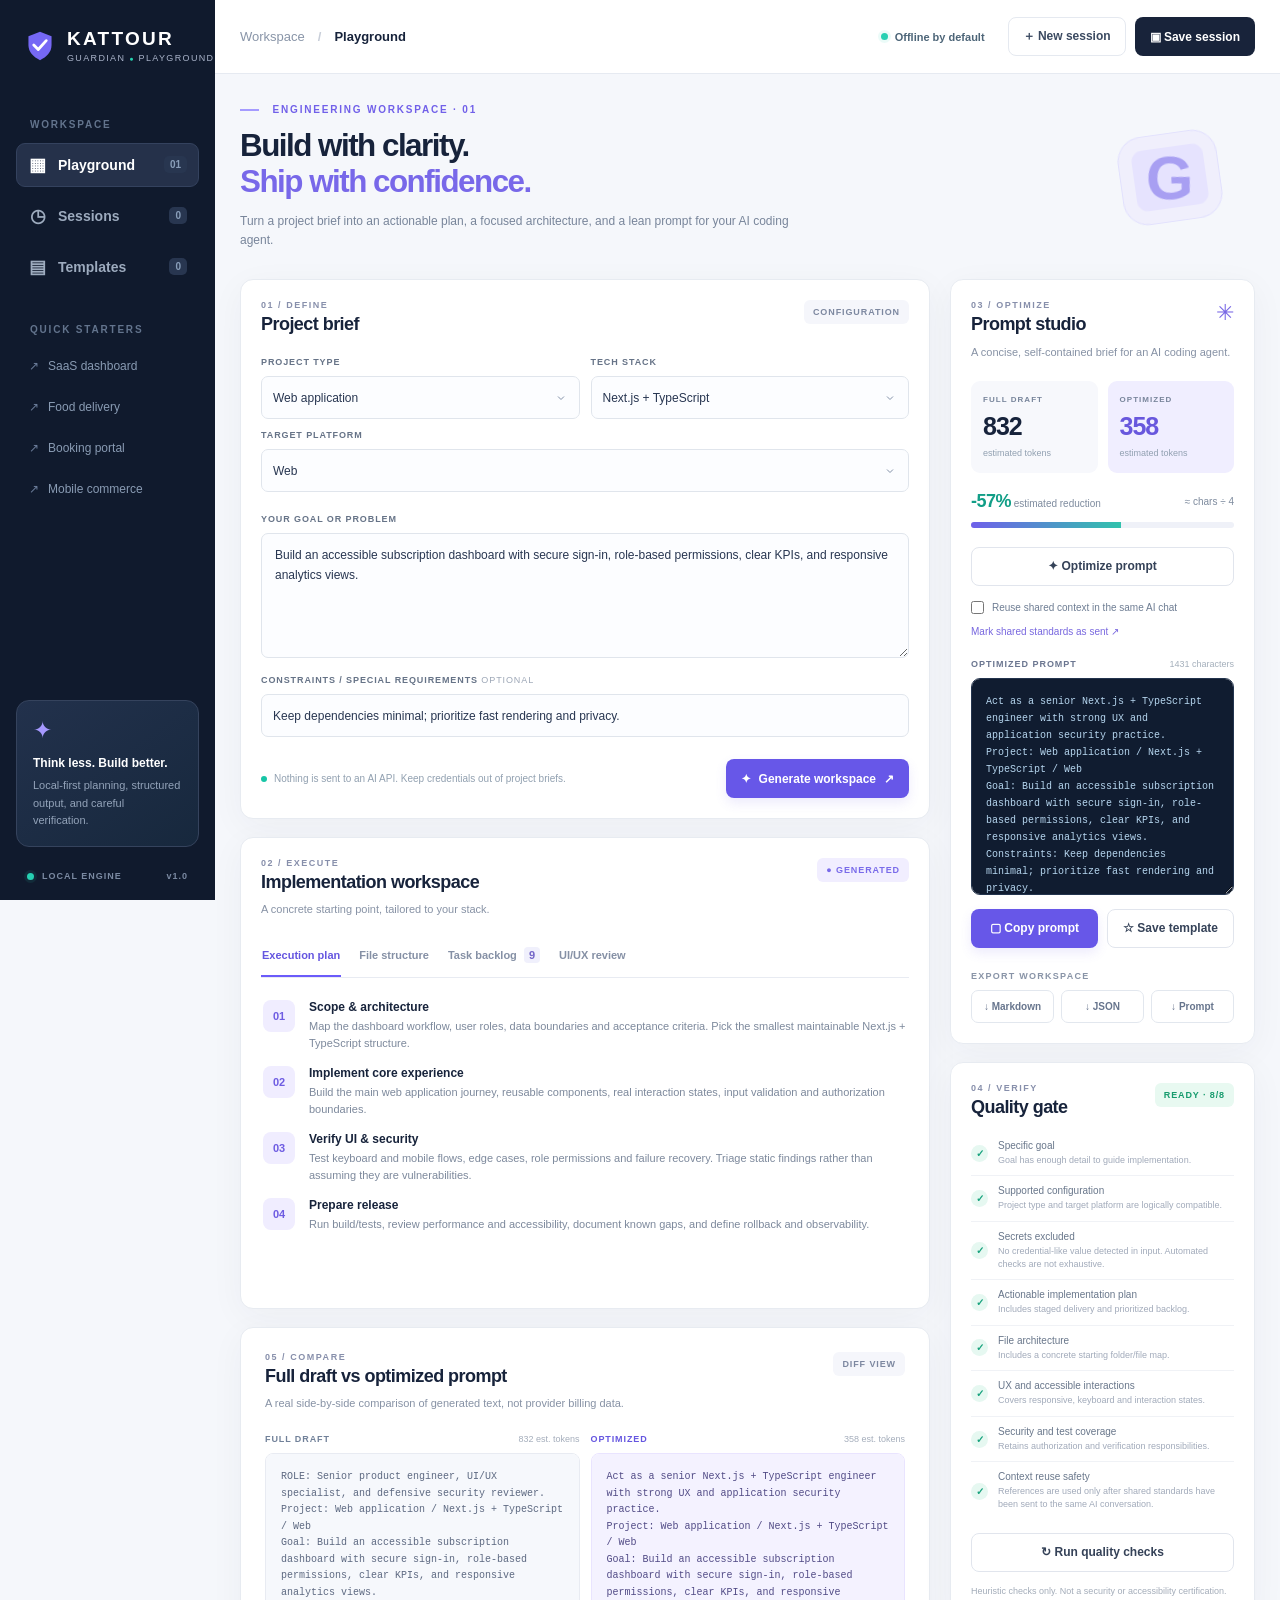
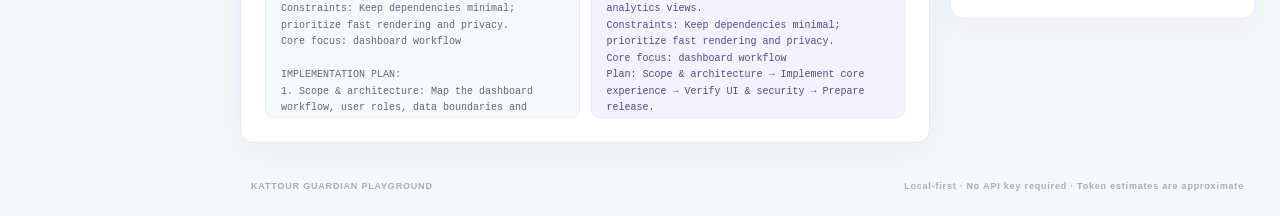
==== playground/index.html @ f47959b0 "Add Kattour Guardian Playground: interactive offline workbench, tests and Pages workflow" ====
<!doctype html>
<html lang="en">
<head>
  <meta charset="utf-8">
  <meta name="viewport" content="width=device-width, initial-scale=1">
  <meta name="color-scheme" content="light">
  <meta name="description" content="Kattour Guardian Playground: an offline-first engineering planning and prompt optimization workspace.">
  <title>Kattour Guardian Playground — Engineering Workspace</title>
  <style>
:root{--ink:#17233b;--muted:#78849a;--line:#e6eaf1;--bg:#f5f7fb;--purple:#6757e8;--purple-l:#f1efff;--teal:#11b8a3;--dark:#111c30;--white:#fff;--shadow:0 8px 35px rgba(35,50,77,.045)}*{box-sizing:border-box}html{font-family:Inter,-apple-system,BlinkMacSystemFont,"Segoe UI",Arial,sans-serif;font-size:14px}body{margin:0;background:var(--bg);color:var(--ink);min-width:320px}button,input,select,textarea{font:inherit}button{cursor:pointer;transition:background .15s,border-color .15s,transform .15s}button:focus-visible,select:focus-visible,textarea:focus-visible,input:focus-visible{outline:3px solid #978cff;outline-offset:2px}button:disabled{opacity:.45;cursor:not-allowed}p{line-height:1.6}h1,h2,h3,p{margin-top:0}button:hover:not(:disabled){transform:translateY(-1px)}.app-shell{min-height:100vh;display:flex}.sidebar{width:242px;flex:0 0 242px;background:#101a2d;color:#d4def1;min-height:100vh;padding:28px 16px 19px;display:flex;flex-direction:column;position:sticky;top:0;height:100vh}.brand{display:flex;align-items:center;gap:11px;padding:1px 8px 0;margin-bottom:56px}.brand-glyph{display:grid;place-items:center}.brand strong{display:block;font-size:19px;letter-spacing:.12em;color:white;font-weight:800;line-height:1.05}.brand small{font-size:9px;letter-spacing:.15em;color:#a9b3c9;white-space:nowrap;display:block;margin-top:4px}.brand-dot{color:#24d2af;font-size:7px}.side-label{font-size:10px;font-weight:800;letter-spacing:.18em;color:#63748d;margin:0 14px 13px}.nav-items{display:grid;gap:7px}.nav-item{display:flex;align-items:center;text-align:left;width:100%;color:#9dabbe;border:1px solid transparent;border-radius:9px;padding:12px 11px;gap:11px;background:transparent;font-weight:600}.nav-item.active{background:#25314a;color:white;border-color:#34425e}.nav-item:hover{background:#1b2a40}.nav-icon{font-size:18px;width:19px;text-align:center;line-height:1}.nav-count,.nav-shortcut{margin-left:auto;font-size:10px;padding:3px 6px;border-radius:5px;background:#283650;color:#899eb9}.preset-list{display:grid;gap:5px}.preset-link{background:transparent;color:#899bb3;border:none;text-align:left;font-size:12px;border-radius:8px;padding:11px 13px}.preset-link:before{content:'↗';color:#6a7c99;margin-right:9px}.preset-link:hover{color:white;background:#1e2d44}.sidebar-bottom{margin-top:auto}.side-card{padding:16px;background:linear-gradient(145deg,#22314c,#17283d);border:1px solid #35435d;border-radius:13px}.side-card-icon{display:block;color:#a699ff;font-size:23px;margin-bottom:10px}.side-card strong{font-size:12px;color:white}.side-card p{font-size:11px;color:#93a3b9;margin:7px 0 0}.side-foot{display:flex;align-items:center;gap:8px;color:#7b8aa2;font-size:9px;font-weight:800;letter-spacing:.11em;padding:24px 11px 0}.side-foot-right{margin-left:auto}.status-dot{display:inline-block;width:7px;height:7px;background:#26d0b2;border-radius:50%;box-shadow:0 0 0 3px rgba(38,208,178,.09)}.app-main{flex:1;min-width:0;display:flex;flex-direction:column}.topbar{height:74px;background:#fff;border-bottom:1px solid var(--line);display:flex;align-items:center;justify-content:space-between;padding:0 38px;gap:16px}.breadcrumbs{font-size:13px;font-weight:700}.crumb-muted{color:#8995a8;font-weight:500}.crumb-divider{color:#c8ced9;margin:0 13px}.header-actions{display:flex;gap:9px;align-items:center}.privacy-badge{font-size:11px;font-weight:650;color:#4d6578;margin-right:14px;display:flex;align-items:center;gap:7px}.button{display:inline-flex;gap:8px;justify-content:center;align-items:center;border-radius:8px;min-height:39px;padding:10px 14px;border:1px solid transparent;font-weight:700;font-size:12px;white-space:nowrap}.button-quiet{background:white;border-color:#e5e9f0;color:#3b4a61}.button-dark{background:#18233a;color:white}.button-primary{background:var(--purple);color:white;box-shadow:0 5px 12px rgba(103,87,232,.12)}.button-primary:hover{background:#5442db}.button-outline{background:#fff;border-color:#e1e5ed;color:#354258}.button-outline:hover{border-color:#bdb4ff;color:#5a4dc8}.wide{width:100%}main{flex:1;padding:37px 36px 24px}.page-head{display:flex;justify-content:space-between;align-items:center;margin-bottom:29px;gap:20px}.eyebrow{font-weight:800;font-size:10px;color:#7160e9;letter-spacing:.18em;margin-bottom:13px}.eyebrow-line{width:19px;height:2px;background:#a59bff;display:inline-block;vertical-align:middle;margin-right:9px}.page-head h1,.library-heading h1{font-size:clamp(28px,2.45vw,39px);line-height:1.16;letter-spacing:-.048em;font-weight:800;margin:0 0 11px}.page-head h1 span{color:#7868e9}.page-head p,.library-heading p{color:#78859a;font-size:12px;max-width:580px;margin:0}.page-head-mark{height:89px;width:100px;border:1px solid #e2e1fd;box-shadow:inset 0 0 0 13px #f0effc;background:#e6e3fe;border-radius:25px;display:grid;place-items:center;margin-right:35px;transform:rotate(-8deg)}.page-head-mark span{font-size:61px;color:#8e83ee;font-weight:800;opacity:.7;transform:rotate(8deg)}.workspace-grid{display:grid;grid-template-columns:minmax(0,1fr) minmax(310px,350px);gap:20px;align-items:start}.main-column,.inspector{display:grid;gap:18px;min-width:0}.panel{background:#fff;border:1px solid #e7ebf1;border-radius:13px;box-shadow:var(--shadow);overflow:hidden}.briefing-panel,.output-panel,.prompt-panel,.qa-panel{padding:24px}.panel-top{display:flex;justify-content:space-between;align-items:start;gap:12px;margin-bottom:22px}.panel-top h2,.qa-top h2{font-size:18px;letter-spacing:-.03em;margin:4px 0 0}.kicker{color:#878fab;font-weight:800;font-size:9px;letter-spacing:.17em}.badge{font-size:9px;letter-spacing:.1em;font-weight:800;padding:7px 9px;border-radius:6px;white-space:nowrap}.badge-subtle{background:#f5f6fb;color:#7d88a0}.badge-violet{background:#f1eeff;color:#796bea}.badge-success{background:#e8f9f1;color:#169b6d}.badge-danger{background:#fff0f1;color:#d04f63}.fields-three{display:grid;grid-template-columns:1fr 1fr 1fr;gap:11px}.field{display:block;min-width:0}.field>span{font-size:9px;display:block;font-weight:800;letter-spacing:.1em;color:#667387;margin-bottom:9px}.field em{font-size:9px;color:#9ca6b6;font-style:normal;font-weight:500}.field select,.field input,.field textarea{background:#fcfdff;border:1px solid #e0e5ec;border-radius:7px;width:100%;color:#283651;outline:none}.field select,.field input{height:43px;padding:0 11px;font-size:12px}.field select{appearance:none;background-image:url("data:image/svg+xml,%3Csvg xmlns='http://www.w3.org/2000/svg' width='12' height='12' viewBox='0 0 24 24' fill='none' stroke='%238391a8' stroke-width='2'%3E%3Cpath d='m6 9 6 6 6-6'/%3E%3C/svg%3E");background-repeat:no-repeat;background-position:right 12px center;padding-right:26px}.large-field{margin-top:22px}.field textarea{display:block;resize:vertical;line-height:1.65;font-size:12px;min-height:124px;padding:12px 13px}.field textarea::placeholder,.field input::placeholder{color:#a6afbd}.constraints-field{margin-top:17px}.brief-footer{display:flex;justify-content:space-between;align-items:center;gap:12px;margin-top:22px}.field-hint{font-size:10px;color:#91a0b0;display:flex;align-items:center;gap:7px}.pulse{width:6px;height:6px;background:#17c5a6;border-radius:50%;flex-shrink:0}.output-heading{margin-bottom:17px}.subtle{font-size:11px;color:#8792a5;margin:8px 0 0}.tabs{display:flex;border-bottom:1px solid #e8ebf2;gap:17px;overflow-x:auto;white-space:nowrap}.tab{padding:13px 1px 14px;border:0;border-bottom:2px solid transparent;background:transparent;color:#8590a5;font-size:11px;font-weight:700}.tab.active{color:#6556e0;border-color:#6b5bfa}.tab-count{border-radius:4px;background:#f0f0fc;color:#7466c8;padding:2px 5px;margin-left:4px}.tab-content{min-height:310px;padding:22px 2px 2px}.phase-list{display:grid;gap:14px}.phase-row{display:flex;gap:14px}.phase-num{width:32px;height:32px;flex-shrink:0;display:grid;place-items:center;border-radius:8px;background:#f0edff;color:#6e5ce2;font-weight:800;font-size:11px}.phase-content{padding-top:0}.phase-content h3{font-size:12px;margin:0 0 4px}.phase-content p{font-size:11px;line-height:1.55;color:#7d899c;margin:0}.code-tree{background:#131f33;color:#c5d1e5;border-radius:10px;padding:20px;font-family:"SFMono-Regular",Consolas,monospace;line-height:2;font-size:11px;overflow:auto}.tree-row{display:flex;gap:10px;justify-content:space-between}.tree-path{color:#9cc8ff;white-space:nowrap}.tree-desc{color:#7b8da8;text-align:right}.task-row{display:flex;align-items:start;padding:10px 0;border-bottom:1px solid #f0f2f6;gap:11px}.task-row:last-child{border-bottom:none}.task-row input{accent-color:#6757e8;margin-top:2px}.task-title{font-size:11px;flex:1;line-height:1.5}.task-title.done{text-decoration:line-through;color:#9ca6b8}.priority{font-size:9px;font-weight:800;border-radius:4px;padding:4px 6px}.p0{background:#fff0f0;color:#d55d62}.p1{background:#f0edff;color:#7062da}.p2{background:#eef5f8;color:#688295}.task-progress{margin-top:12px;color:#738096;font-size:10px}.ux-grid{display:grid;grid-template-columns:repeat(2,minmax(0,1fr));gap:10px}.ux-item{border:1px solid #e9edf5;border-radius:9px;padding:13px;background:#fcfdff}.ux-item h3{font-size:11px;margin-bottom:6px}.ux-item p{font-size:10px;color:#8390a3;margin:0}.small-sparkle{color:#7867e5;font-size:22px}.mini-caption{margin-top:-13px;margin-bottom:19px}.metric-row{display:grid;grid-template-columns:1fr 1fr;gap:10px}.metric{background:#f7f8fc;border-radius:9px;padding:14px 12px}.metric-accent{background:#f0eeff}.metric span{display:block;color:#78859b;font-size:8px;letter-spacing:.13em;font-weight:800}.metric strong{display:block;font-size:25px;letter-spacing:-.04em;margin:8px 0 2px}.metric-accent strong{color:#6857dd}.metric small{font-size:9px;color:#91a0b1}.saving-row{display:flex;align-items:center;justify-content:space-between;margin:18px 0 10px}.saving-row strong{color:#129e87;font-size:18px;letter-spacing:-.03em}.saving-row span{font-size:10px;color:#7e8b9e}.saving-asterisk{font-size:9px;color:#abb3c0}.progress-track{height:6px;background:#eff1f8;border-radius:4px;overflow:hidden}.progress-fill{height:100%;background:linear-gradient(90deg,#6f60ea,#31c2ac);transition:width .3s}.prompt-controls{margin:19px 0}.check-line{display:flex;gap:8px;align-items:start;color:#6e7d93;font-size:10px;line-height:1.4;margin:15px 0 7px}.check-line input{accent-color:#6656df;margin:0}.text-action{background:none;border:0;padding:3px 0;color:#7968df;font-size:10px;text-align:left}.notice-inline{color:#bd7e33;font-size:10px;margin:8px 0 0;line-height:1.5}.prompt-label-row{display:flex;justify-content:space-between;gap:10px;font-size:9px;color:#6b7690;font-weight:800;letter-spacing:.11em;margin-bottom:9px}.prompt-label-row span:last-child{font-weight:500;letter-spacing:0;color:#a4afbb}.prompt-code{width:100%;background:#101c30;border:1px solid #23344e;border-radius:9px;color:#b6d6ef;font:10px/1.7 "SFMono-Regular",Consolas,monospace;resize:vertical;padding:14px;min-height:210px;outline:none}.action-split{display:grid;grid-template-columns:1fr 1fr;gap:9px;margin-top:11px}.export-title{font-size:9px;letter-spacing:.14em;font-weight:800;color:#8994a7;margin:23px 0 9px}.exports{display:grid;grid-template-columns:repeat(3,minmax(0,1fr));gap:7px}.exports button{border:1px solid #e2e7ee;background:#fff;border-radius:7px;padding:10px 5px;font-size:10px;color:#67758d;font-weight:700}.exports button:hover{color:#6757e8;border-color:#a59ae8}.qa-top{display:flex;justify-content:space-between;align-items:start;margin-bottom:13px}.qa-list{display:grid;gap:0}.qa-item{display:flex;align-items:center;gap:10px;padding:9px 0;border-bottom:1px solid #f0f2f6;font-size:10px;color:#69778b}.qa-item:last-child{border:0}.qa-icon{display:grid;place-items:center;font-size:10px;width:17px;height:17px;border-radius:50%;background:#e6f8f1;color:#18a27d;flex-shrink:0;font-weight:800}.qa-icon.fail{background:#fff0ef;color:#d35462}.qa-item button{border:0;background:none;color:inherit;text-align:left;padding:0}.qa-item small{display:block;font-size:9px;color:#a1aaba;line-height:1.4;margin-top:3px}.qa-panel>.button{margin-top:13px}.qa-disclaimer{font-size:9px;color:#a3acb9;margin:12px 0 0}.footer{padding:18px 36px 25px;display:flex;justify-content:space-between;gap:10px;color:#a4afbf;font-size:9px;font-weight:700;letter-spacing:.09em}.toast{position:fixed;bottom:25px;right:25px;z-index:20;background:#16233b;color:white;border-radius:9px;box-shadow:0 15px 40px #101a2d33;padding:13px 18px;font-size:12px;opacity:0;pointer-events:none;transform:translateY(10px);transition:opacity .2s,transform .2s;max-width:340px}.toast.show{opacity:1;transform:translateY(0)}.library-view{max-width:1180px}.library-heading{margin:14px 0 25px}.library-actions{margin-bottom:18px}.library-grid{display:grid;grid-template-columns:repeat(auto-fit,minmax(240px,1fr));gap:14px}.library-card{background:white;border:1px solid #e7ebf1;border-radius:12px;padding:20px;box-shadow:var(--shadow);min-height:160px;display:flex;flex-direction:column}.library-card-title{font-size:14px;font-weight:750;line-height:1.3}.library-meta{font-size:10px;color:#8190a4;margin-top:6px}.library-goal{font-size:11px;line-height:1.55;color:#64728a;margin:13px 0}.library-card-actions{display:flex;gap:8px;margin-top:auto}.library-card-actions button{border:1px solid #e3e7ef;background:#fff;border-radius:6px;padding:8px 10px;color:#4b5a74;font-size:10px;font-weight:700}.library-card-actions button:first-child{background:#f0eeff;color:#6858d8;border-color:#eae5ff}.empty-state{padding:58px 24px;border:1px dashed #d7deec;border-radius:12px;text-align:center;color:#7c8ba0;grid-column:1/-1}.empty-state strong{display:block;font-size:16px;color:#34445d;margin-bottom:6px}[hidden]{display:none!important}@media(max-width:1340px){.sidebar{width:215px;flex-basis:215px}.workspace-grid{grid-template-columns:minmax(0,1fr) 305px}.topbar{padding:0 25px}main{padding:30px 25px 20px}.briefing-panel,.output-panel,.prompt-panel,.qa-panel{padding:20px}.fields-three{grid-template-columns:1fr 1fr}.fields-three .field:last-child{grid-column:1/-1}}@media(max-width:1100px){.workspace-grid{grid-template-columns:minmax(0,1fr)}.inspector{grid-template-columns:1fr 1fr;align-items:start}.page-head-mark{display:none}.sidebar{width:195px;flex-basis:195px}.prompt-code{min-height:165px}}@media(max-width:760px){.app-shell{display:block}.sidebar{position:relative;height:auto;min-height:0;width:100%;display:block;padding:13px 14px}.brand{margin:0 0 13px}.side-label,.preset-list,.sidebar-bottom{display:none}.nav-items{display:flex;gap:7px}.nav-item{width:auto;flex:1;justify-content:center;padding:10px 4px;font-size:11px}.nav-shortcut,.nav-count{display:none}.topbar{height:auto;min-height:65px;padding:11px 15px;flex-wrap:wrap}.header-actions{margin-left:auto}.privacy-badge{display:none}main{padding:25px 13px}.page-head h1{font-size:30px}.workspace-grid{gap:12px}.fields-three{grid-template-columns:1fr}.fields-three .field:last-child{grid-column:auto}.inspector{grid-template-columns:1fr}.briefing-panel,.output-panel,.prompt-panel,.qa-panel{padding:17px}.brief-footer{align-items:stretch;flex-direction:column}.brief-footer button{width:100%}.footer{padding:15px;flex-wrap:wrap}.ux-grid{grid-template-columns:1fr}.tab-content{min-height:200px}.tree-desc{display:none}.page-head{margin-bottom:20px}}

.compare-panel{padding:24px}.compare-columns{display:grid;grid-template-columns:1fr 1fr;gap:11px;min-width:0}.compare-columns>div{min-width:0}.compare-label{font-size:9px;font-weight:800;letter-spacing:.1em;color:#718199;display:flex;justify-content:space-between;margin-bottom:9px}.optimized-label{color:#6556e0}.compare-label span{font-weight:500;letter-spacing:0;color:#a4adbb}.compare-code{margin:0;background:#f6f8fc;color:#5d6981;border:1px solid #e8ebf2;border-radius:8px;white-space:pre-wrap;overflow:auto;max-height:265px;min-height:195px;padding:15px;font:10px/1.65 "SFMono-Regular",Consolas,monospace}.compare-columns>div:last-child .compare-code{background:#f4f2ff;border-color:#e9e4ff;color:#514b86}@media(max-width:760px){.compare-columns{grid-template-columns:1fr}.compare-panel{padding:17px}.compare-code{min-height:130px;max-height:200px}}

</style>
</head>
<body>
<div class="app-shell">
  <aside class="sidebar" aria-label="Main navigation">
    <div class="brand"><span class="brand-glyph" aria-hidden="true"><svg viewBox="0 0 36 36" width="32" height="32" fill="none"><path d="M18 2 31 7v10c0 8-5.5 13.5-13 17C10.5 30.5 5 25 5 17V7L18 2Z" fill="#7668F5"/><path d="m11 17 5 5 9-10" stroke="#fff" stroke-width="3.2" stroke-linecap="round" stroke-linejoin="round"/></svg></span><div><strong>KATTOUR</strong><small>GUARDIAN <span class="brand-dot">●</span> PLAYGROUND</small></div></div>
    <div class="side-label">WORKSPACE</div>
    <nav class="nav-items" aria-label="Sections">
      <button class="nav-item active" data-view="workspace"><span class="nav-icon">▦</span> Playground <span class="nav-shortcut">01</span></button>
      <button class="nav-item" data-view="sessions"><span class="nav-icon">◷</span> Sessions <span id="sessionCount" class="nav-count">0</span></button>
      <button class="nav-item" data-view="templates"><span class="nav-icon">▤</span> Templates <span id="templateCount" class="nav-count">0</span></button>
    </nav>
    <div class="side-label" style="margin-top:35px">QUICK STARTERS</div>
    <div id="sidePresets" class="preset-list"></div>
    <div class="sidebar-bottom">
      <div class="side-card"><span class="side-card-icon">✦</span><strong>Think less. Build better.</strong><p>Local-first planning, structured output, and careful verification.</p></div>
      <div class="side-foot"><span class="status-dot"></span> LOCAL ENGINE <span class="side-foot-right">v1.0</span></div>
    </div>
  </aside>

  <div class="app-main">
    <header class="topbar">
      <div class="breadcrumbs"><span class="crumb-muted">Workspace</span><span class="crumb-divider">/</span><span id="viewCrumb">Playground</span></div>
      <div class="header-actions"><span class="privacy-badge"><span class="status-dot"></span> Offline by default</span><button id="newBtn" class="button button-quiet" type="button">＋ New session</button><button id="saveBtn" class="button button-dark" type="button">▣ Save session</button></div>
    </header>

    <main id="mainContent">
      <section id="workspaceView" class="workspace-view">
        <div class="page-head"><div><div class="eyebrow"><span class="eyebrow-line"></span> ENGINEERING WORKSPACE · 01</div><h1>Build with clarity.<br><span>Ship with confidence.</span></h1><p>Turn a project brief into an actionable plan, a focused architecture, and a lean prompt for your AI coding agent.</p></div><div class="page-head-mark" aria-hidden="true"><span>G</span></div></div>
        <div class="workspace-grid">
          <div class="main-column">
            <section class="panel briefing-panel" aria-labelledby="briefTitle">
              <div class="panel-top"><div><div class="kicker">01 / DEFINE</div><h2 id="briefTitle">Project brief</h2></div><span class="badge badge-subtle">CONFIGURATION</span></div>
              <div class="fields-three"><label class="field"><span>PROJECT TYPE</span><select id="projectType"></select></label><label class="field"><span>TECH STACK</span><select id="techStack"></select></label><label class="field"><span>TARGET PLATFORM</span><select id="targetPlatform"></select></label></div>
              <label class="field large-field" for="projectGoal"><span>YOUR GOAL OR PROBLEM</span><textarea id="projectGoal" rows="5" maxlength="4800" spellcheck="true" placeholder="Describe the app, the problem it solves, and the main user journey..."></textarea></label>
              <label class="field constraints-field" for="projectConstraints"><span>CONSTRAINTS / SPECIAL REQUIREMENTS <em>OPTIONAL</em></span><input id="projectConstraints" maxlength="1400" placeholder="e.g. offline-first, EU data handling, no paid dependencies"></label>
              <div class="brief-footer"><div class="field-hint"><span class="pulse"></span> Nothing is sent to an AI API. Keep credentials out of project briefs.</div><button id="generateBtn" type="button" class="button button-primary"><span>✦</span> Generate workspace <span aria-hidden="true">↗</span></button></div>
            </section>
            <section class="panel output-panel" aria-labelledby="outputTitle">
              <div class="panel-top output-heading"><div><div class="kicker">02 / EXECUTE</div><h2 id="outputTitle">Implementation workspace</h2><p class="subtle">A concrete starting point, tailored to your stack.</p></div><span id="generatedState" class="badge badge-violet">● GENERATED</span></div>
              <div id="outputTabs" class="tabs" role="tablist" aria-label="Workspace outputs">
                <button role="tab" class="tab active" aria-selected="true" data-tab="plan">Execution plan</button>
                <button role="tab" class="tab" aria-selected="false" data-tab="files">File structure</button>
                <button role="tab" class="tab" aria-selected="false" data-tab="tasks">Task backlog <span class="tab-count" id="taskCount">0</span></button>
                <button role="tab" class="tab" aria-selected="false" data-tab="ux">UI/UX review</button>
              </div>
              <div id="tabContent" class="tab-content" aria-live="polite"></div>
            </section>
            <section class="panel compare-panel" aria-labelledby="compareTitle">
              <div class="panel-top"><div><div class="kicker">05 / COMPARE</div><h2 id="compareTitle">Full draft vs optimized prompt</h2><p class="subtle">A real side-by-side comparison of generated text, not provider billing data.</p></div><span class="badge badge-subtle">DIFF VIEW</span></div>
              <div class="compare-columns"><div><div class="compare-label">FULL DRAFT <span id="fullCount"></span></div><pre id="fullDraftText" class="compare-code"></pre></div><div><div class="compare-label optimized-label">OPTIMIZED <span id="shortCount"></span></div><pre id="optimizedText" class="compare-code"></pre></div></div>
            </section>
          </div>

          <aside class="inspector" aria-label="Prompt studio and quality checks">
            <section class="panel prompt-panel"><div class="panel-top"><div><div class="kicker">03 / OPTIMIZE</div><h2>Prompt studio</h2></div><span class="small-sparkle">✳</span></div>
              <p class="subtle mini-caption">A concise, self-contained brief for an AI coding agent.</p>
              <div class="metric-row"><div class="metric"><span>FULL DRAFT</span><strong id="tokensBefore">—</strong><small>estimated tokens</small></div><div class="metric metric-accent"><span>OPTIMIZED</span><strong id="tokensAfter">—</strong><small>estimated tokens</small></div></div>
              <div class="saving-row"><div><strong id="savingLabel">—</strong><span> estimated reduction</span></div><span class="saving-asterisk">≈ chars ÷ 4</span></div><div class="progress-track"><div id="progressBar" class="progress-fill" style="width:0%"></div></div>
              <div class="prompt-controls"><button id="optimizeBtn" class="button button-outline wide" type="button">✦ Optimize prompt</button><label class="check-line"><input id="reuseToggle" type="checkbox"><span>Reuse shared context in the same AI chat</span></label><button id="markSentBtn" class="text-action" type="button">Mark shared standards as sent ↗</button><p id="reuseWarning" class="notice-inline" hidden>Use this only after the KG-C1 standards were sent in the same AI conversation.</p></div>
              <div class="prompt-label-row"><span id="promptPreviewLabel">OPTIMIZED PROMPT</span><span id="promptChars">0 characters</span></div><textarea id="promptPreview" class="prompt-code" rows="11" readonly aria-label="Optimized AI prompt"></textarea>
              <div class="action-split"><button id="copyBtn" type="button" class="button button-primary">▢ Copy prompt</button><button id="saveTemplateBtn" type="button" class="button button-outline">☆ Save template</button></div>
              <div class="export-title">EXPORT WORKSPACE</div><div class="exports"><button type="button" data-export="md">↓ Markdown</button><button type="button" data-export="json">↓ JSON</button><button type="button" data-export="txt">↓ Prompt</button></div>
            </section>
            <section class="panel qa-panel"><div class="qa-top"><div><div class="kicker">04 / VERIFY</div><h2>Quality gate</h2></div><span id="qaBadge" class="badge badge-success">READY</span></div><div id="qaList" class="qa-list"></div><button id="checkBtn" type="button" class="button button-outline wide">↻ Run quality checks</button><p class="qa-disclaimer">Heuristic checks only. Not a security or accessibility certification.</p></section>
          </aside>
        </div>
      </section>
      <section id="sessionsView" class="library-view" hidden><div class="library-heading"><div class="eyebrow">YOUR WORKSPACE / HISTORY</div><h1>Saved sessions</h1><p>Resume previous project configurations and regenerate their outputs. Stored only in this browser.</p></div><div class="library-actions"><button id="clearSessionsBtn" class="button button-outline" type="button">Clear all sessions</button></div><div id="sessionList" class="library-grid"></div></section>
      <section id="templatesView" class="library-view" hidden><div class="library-heading"><div class="eyebrow">YOUR WORKSPACE / LIBRARY</div><h1>Prompt templates</h1><p>Reuse project briefs and stack decisions without starting from scratch.</p></div><div class="library-actions"><button id="clearTemplatesBtn" class="button button-outline" type="button">Clear saved templates</button></div><div id="templateList" class="library-grid"></div></section>
    </main>
    <footer class="footer"><span>KATTOUR GUARDIAN PLAYGROUND</span><span>Local-first · No API key required · Token estimates are approximate</span></footer>
  </div>
</div>
<div id="toast" class="toast" role="status" aria-live="polite"></div>
<script>
// Kattour Guardian Playground — deterministic, offline planning engine.
// No model or vendor API calls are made, and metrics are not billed token counts.
const PROJECT_TYPES = ['Web application','Website','Mobile application','API / backend','Desktop application'];
const STACKS = ['Next.js + TypeScript','React + Vite','Vue + Nuxt','SvelteKit','Flutter','React Native','Laravel + PHP','Django + Python','FastAPI + Python','Node.js + Fastify','HTML + CSS + JavaScript'];
const PLATFORMS = ['Web','Progressive Web App','iOS','Android','iOS + Android','Desktop','Cross-platform'];
const PRESETS = [
  { label:'SaaS dashboard', type:'Web application', stack:'Next.js + TypeScript', platform:'Web', goal:'Build a multi-tenant SaaS analytics dashboard with secure sign-in, role-based permissions, clear KPIs, and accessible responsive charts.' },
  { label:'Food delivery', type:'Web application', stack:'Next.js + TypeScript', platform:'Progressive Web App', goal:'Build a responsive food delivery ordering experience with restaurant discovery, cart, checkout, order tracking, and clear failure states.' },
  { label:'Booking portal', type:'Website', stack:'Vue + Nuxt', platform:'Web', goal:'Create a modern booking portal with service search, available slots, confirmation, mobile-first navigation, and accessible forms.' },
  { label:'Mobile commerce', type:'Mobile application', stack:'Flutter', platform:'iOS + Android', goal:'Build a mobile shopping app with product browsing, saved favorites, a secure checkout flow, and polished loading and empty states.' },
];
const SECRET = /\b(api[_ -]?key|access[_ -]?token|client[_ -]?secret|password|private[_ -]?key)\s*[:=]\s*["']?[^\s"']{5,}/gi;
const KEY_BLOCK = /-----BEGIN (?:RSA |EC |OPENSSH |DSA )?PRIVATE KEY-----/i;
const STANDARDS = 'KG-C1: Implement mobile-first responsive layout, semantic controls, accessible labels and keyboard focus, useful loading/empty/error states, typed input validation, server-side authorization, safe secret handling, and automated tests. Run verification before claiming completion.';
const SHARED_BLOCK_ID = 'KG-C1';
function redact(text='') { return String(text).replace(SECRET, '$1=[REDACTED]').replace(/-----BEGIN (?:RSA |EC |OPENSSH |DSA )?PRIVATE KEY-----[\s\S]*?-----END (?:RSA |EC |OPENSSH |DSA )?PRIVATE KEY-----/g,'[REDACTED PRIVATE KEY]'); }
function containsSecrets(text='') { SECRET.lastIndex=0; return SECRET.test(String(text)) || KEY_BLOCK.test(String(text)); }
function normalizedInput(data={}) {
  return {
    type: PROJECT_TYPES.includes(data.type) ? data.type : PROJECT_TYPES[0],
    stack: STACKS.includes(data.stack) ? data.stack : STACKS[0],
    platform: PLATFORMS.includes(data.platform) ? data.platform : PLATFORMS[0],
    goal: String(data.goal || '').replace(/\r/g,'').trim().slice(0,4800),
    constraints: String(data.constraints || '').replace(/\r/g,'').trim().slice(0,1400)
  };
}
function estimateTokens(text) { return Math.max(0, Math.ceil(String(text).length/4)); }
function percentReduction(before, after) { return before ? Math.round((1 - after / before) * 100) : 0; }
const safeTitle = str => str.replace(/[^a-zA-Z0-9 -]/g,'').replace(/\s+/g,' ').trim().slice(0,40);
function focusOf(text) {
  const s=text.toLowerCase();
  for(const [pattern,focus] of [
    [/checkout|cart|payment|purchase|order/, 'checkout'], [/booking|appointment|reservation|calendar/, 'booking'],
    [/dashboard|analytics|kpi|report|insight/, 'dashboard'], [/auth|login|sign.in|account|identity/, 'accounts'],
    [/shop|store|catalog|product|commerce/, 'catalog'], [/chat|message|support|inbox/, 'messaging'],
    [/delivery|driver|dispatch|track/, 'delivery'], [/portfolio|landing|marketing/, 'landing']
  ]) if(pattern.test(s))return focus;
  return 'core';
}
function filesFor(d, focus) {
  const f=focus.replace(/[^a-z]/g,'');
  let paths;
  if(d.stack.startsWith('Next.js')) paths=[['app/layout.tsx','Global layout and metadata'],['app/page.tsx','Main screen and entry flow'],[`app/${f}/page.tsx`,'Feature page'],[`app/api/${f}/route.ts`,'Validated API boundary'],[`components/${f}/feature-panel.tsx`,'Accessible reusable UI'],['lib/auth.ts','Session and permission enforcement'],['lib/validation.ts','Input schemas'],[`tests/${f}.test.ts`,'Feature and edge-case tests']];
  else if(d.stack.startsWith('React +'))paths=[['src/main.tsx','App bootstrap'],['src/App.tsx','Routing and shell'],[`src/features/${f}/index.tsx`,'Main feature screen'],[`src/features/${f}/service.ts`,'Typed data boundary'],['src/components/ui/','Reusable accessible components'],['src/lib/validation.ts','Input validation'],[`tests/${f}.test.tsx`,'Behavioral tests']];
  else if(d.stack.startsWith('Vue'))paths=[['app.vue','App shell'],[`pages/${f}.vue`,'Feature page'],[`components/${f}/FeaturePanel.vue`,'Reusable view'],[`composables/use${capitalize(f)}.ts`,'Feature state'],['server/api/','Server-side API boundaries'],[`tests/${f}.test.ts`,'Feature tests']];
  else if(d.stack==='SvelteKit')paths=[['src/app.html','Application document'],[`src/routes/${f}/+page.svelte`,'Feature page'],[`src/routes/api/${f}/+server.ts`,'Validated server endpoint'],[`src/lib/${f}/service.ts`,'Data and state layer'],['src/lib/components/','Accessible shared components'],[`tests/${f}.test.ts`,'Feature tests']];
  else if(d.stack==='Flutter')paths=[['lib/main.dart','App initialization'],[`lib/features/${f}/presentation/screen.dart`,'Primary feature screen'],[`lib/features/${f}/domain/model.dart`,'Domain models'],[`lib/features/${f}/data/repository.dart`,'Data repository'],['lib/shared/widgets/','Reusable accessible widgets'],[`test/${f}_test.dart`,'Widget and logic tests']];
  else if(d.stack==='React Native')paths=[['src/App.tsx','App root'],[`src/features/${f}/screen.tsx`,'Feature screen'],[`src/features/${f}/api.ts`,'Typed API client'],['src/navigation/index.tsx','Navigation'],['src/components/','Shared UI'],[`__tests__/${f}.test.tsx`,'UI tests']];
  else if(d.stack.startsWith('Laravel'))paths=[['routes/web.php','Application routes'],['routes/api.php','API routes'],[`app/Http/Controllers/${capitalize(f)}Controller.php`,'Feature controller'],[`app/Http/Requests/${capitalize(f)}Request.php`,'Validation'],['app/Policies/','Authorization'],[`resources/views/${f}/index.blade.php`,'Accessible interface'],[`tests/Feature/${capitalize(f)}Test.php`,'Feature tests']];
  else if(d.stack.startsWith('Django'))paths=[['config/settings.py','Security-conscious settings'],[`apps/${f}/views.py`,'Feature handlers'],[`apps/${f}/models.py`,'Domain data'],[`apps/${f}/urls.py`,'Routes'],[`apps/${f}/templates/`,'Accessible views'],[`apps/${f}/tests.py`,'Feature tests']];
  else if(d.stack.startsWith('FastAPI'))paths=[['app/main.py','Service entry'],[`app/api/${f}.py`,'Validated endpoint'],[`app/schemas/${f}.py`,'Request and response models'],[`app/services/${f}.py`,'Business logic'],['app/security.py','Authorization boundaries'],[`tests/test_${f}.py`,'API tests']];
  else if(d.stack.startsWith('Node.js'))paths=[['src/server.ts','Server bootstrap'],[`src/routes/${f}.ts`,'Validated endpoints'],[`src/services/${f}.ts`,'Domain logic'],['src/lib/auth.ts','Authentication and authorization'],['src/lib/schema.ts','Input schemas'],[`tests/${f}.test.ts`,'API tests']];
  else paths=[['index.html','Semantic page layout'],['styles/main.css','Responsive design system'],['scripts/app.js','Interactions and state'],['scripts/validation.js','Client input checks'],['assets/','Optimized visual assets'],['tests/ui.test.js','UI and behavior tests']];
  return paths.map(([path,purpose])=>({path,purpose}));
}
const capitalize = s => s.charAt(0).toUpperCase()+s.slice(1);
function isCompatible(d) {
  if(d.type==='Mobile application' && ['Web','Desktop'].includes(d.platform)) return false;
  if(d.type==='Desktop application' && ['iOS','Android','iOS + Android'].includes(d.platform)) return false;
  if(d.type==='API / backend' && ['iOS','Android','iOS + Android','Desktop'].includes(d.platform)) return false;
  if(d.stack==='Flutter' && d.platform==='Web') return true;
  if(['React Native'].includes(d.stack) && d.type==='API / backend') return false;
  return true;
}
function generateProject(raw) {
  const d=normalizedInput(raw), focus=focusOf(d.goal), cleanGoal=redact(d.goal), cleanConstraints=redact(d.constraints);
  const featureLabel=focus==='core' ? 'primary workflow' : focus+' workflow';
  const files=filesFor(d, focus);
  const phases=[
    {title:'01 · Scope & architecture',description:`Map the ${featureLabel}, user roles, data boundaries and acceptance criteria. Pick the smallest maintainable ${d.stack} structure.`},
    {title:'02 · Implement core experience',description:`Build the main ${d.type.toLowerCase()} journey, reusable components, real interaction states, input validation and authorization boundaries.`},
    {title:'03 · Verify UI & security',description:'Test keyboard and mobile flows, edge cases, role permissions and failure recovery. Triage static findings rather than assuming they are vulnerabilities.'},
    {title:'04 · Prepare release',description:'Run build/tests, review performance and accessibility, document known gaps, and define rollback and observability.'}
  ];
  const tasks=[
    ['Define user roles, acceptance criteria and main success flow','P0','Discovery'],
    [`Create the ${d.stack} feature skeleton and routes`,'P0','Build'],
    [`Implement the ${featureLabel} with loading, empty and error states`,'P0','Build'],
    ['Validate inputs and enforce permissions at trusted boundaries','P0','Security'],
    ['Establish responsive layout, semantic controls and keyboard navigation','P1','UX'],
    ['Add unit and integration tests for success and failure paths','P1','Verification'],
    ['Review secrets, dependencies and data exposure risks','P1','Security'],
    ['Check mobile layout, accessibility and performance evidence','P1','Verification'],
    ['Document release, monitoring, rollback and unresolved risks','P2','Release'],
  ].map(([title,priority,phase],id)=>({id,title,priority,phase}));
  const ux=[
    {title:'Clear primary action',text:`Make the ${featureLabel} immediately discoverable, with one obvious next step and clear page hierarchy.`},
    {title:'Responsive by default',text:'Support narrow mobile screens, touch-friendly spacing, readable text and layouts without horizontal overflow.'},
    {title:'States that explain themselves',text:'Design skeleton/loading, empty, validation, permission, error and success states with useful recovery paths.'},
    {title:'Inclusive interactions',text:'Use semantic labels, visible focus, keyboard paths, sufficient contrast and accessible feedback.'},
    {title:'Trust & transparency',text:'Explain sensitive actions, confirmation, privacy choices and irreversible changes before users commit.'},
    {title:'Performance budget',text:'Avoid redundant fetches and oversized assets; measure key flows before claiming performance improvements.'},
  ];
  const requirements=[`Project: ${d.type} / ${d.stack} / ${d.platform}`,`Goal: ${cleanGoal}`,cleanConstraints?`Constraints: ${cleanConstraints}`:'',`Core focus: ${featureLabel}`].filter(Boolean);
  const fullPrompt=[
    'ROLE: Senior product engineer, UI/UX specialist, and defensive security reviewer.',
    ...requirements,'', 'IMPLEMENTATION PLAN:',
    ...phases.map((p,i)=>`${i+1}. ${p.title.replace(/^\d+ · /,'')}: ${p.description}`),'',
    'SUGGESTED FILES:',...files.map(f=>`- ${f.path} — ${f.purpose}`),'',
    'TASK BACKLOG:',...tasks.map((t,i)=>`${i+1}. [${t.priority}] ${t.title}`),'',
    'UI/UX CRITERIA:',...ux.map(x=>`- ${x.title}: ${x.text}`),'',
    'VERIFICATION: Test inputs and authorization, run relevant unit/integration tests, check accessibility and mobile states, report measured evidence, blockers and untested areas.',
    'SECURITY: Do not expose secrets, never claim 100% security; require server-side authorization and safe failure behavior.',
    'RESPONSE FORMAT: Provide implementation steps, changed files, test evidence, remaining risks. Do not invent results.'
  ].join('\n');
  const shortPrompt=[
    `Act as a senior ${d.stack} engineer with strong UX and application security practice.`,
    ...requirements,
    `Plan: ${phases.map(p=>p.title.replace(/^\d+ · /,'')).join(' → ')}.`,
    `Deliver: ${tasks.slice(0,6).map(t=>t.title.replace(/[.]$/,'')).join('; ')}.`,
    `Starting files: ${files.slice(0,6).map(f=>f.path).join(', ')}.`,
    STANDARDS,
    'Output concise steps, file changes, verification evidence and unresolved risks. No invented test results.'
  ].join('\n');
  return {input:d,focus,files,phases,tasks,ux,fullPrompt,shortPrompt,sharedStandards:STANDARDS,createdAt:new Date().toISOString()};
}
function optimizedPrompt(project, {reuse=false, sharedSent=false}={}) {
  if(!project)return '';
  if(!reuse || !sharedSent)return project.shortPrompt;
  return project.shortPrompt.replace(project.sharedStandards,'Reuse the previously supplied KG-C1 standards in this same AI conversation (do not omit them in a new chat).');
}
function buildQA(project, prompt, {reuse=false,sharedSent=false}={}) {
  if(!project)return [{name:'Generate an output first',status:'fail',detail:'Enter a project goal and generate a workspace.'}];
  const d=project.input;
  const tests=[
    {name:'Specific goal', pass:d.goal.length>=18,detail:'Goal has enough detail to guide implementation.'},
    {name:'Supported configuration', pass:isCompatible(d),detail:'Project type and target platform are logically compatible.'},
    {name:'Secrets excluded', pass:!containsSecrets(d.goal+'\n'+d.constraints),detail:'No credential-like value detected in input. Automated checks are not exhaustive.'},
    {name:'Actionable implementation plan',pass:project.phases.length>=4 && project.tasks.length>=7,detail:'Includes staged delivery and prioritized backlog.'},
    {name:'File architecture',pass:project.files.length>=5,detail:'Includes a concrete starting folder/file map.'},
    {name:'UX and accessible interactions',pass:project.ux.length>=4 && (/keyboard|accessible/i.test(prompt) || (reuse && sharedSent)),detail:'Covers responsive, keyboard and interaction states.'},
    {name:'Security and test coverage',pass:/authorization|permissions/i.test(prompt)&&/test/i.test(prompt),detail:'Retains authorization and verification responsibilities.'},
    {name:'Context reuse safety',pass:!reuse || sharedSent,detail:'References are used only after shared standards have been sent to the same AI conversation.'},
  ];
  return tests.map(t=>({...t,status:t.pass?'pass':'fail'}));
}
function exportMarkdown(project,prompt,tests) {
  const d=project.input;
  return [`# Kattour Guardian · ${d.type}`,``, `**Stack:** ${d.stack}  `,`**Platform:** ${d.platform}  `,`**Goal:** ${redact(d.goal)}`, d.constraints?`**Constraints:** ${redact(d.constraints)}`:'',``,`## Execution plan`,...project.phases.map(x=>`- **${x.title}** — ${x.description}`),``,`## Proposed file tree`, '```text', ...project.files.map(x=>x.path),'```','',`## Tasks`,...project.tasks.map(t=>`- [ ] **${t.priority}** ${t.title}`),'',`## UI/UX recommendations`,...project.ux.map(x=>`- **${x.title}:** ${x.text}`),'',`## Quality gate`,...tests.map(t=>`- ${t.status==='pass'?'PASS':'FAIL'} · ${t.name}`),'',`## Optimized prompt`,'```text',prompt,'```','',`*Generated offline from deterministic templates. Inspect and adapt before production use.*`].filter(x=>x!==undefined).join('\n');
}
function exportJSON(project,prompt,tests) {
  return JSON.stringify({schema:'kattour-guardian-playground/1.0',input:{...project.input,goal:redact(project.input.goal),constraints:redact(project.input.constraints)},focus:project.focus,phases:project.phases,files:project.files,tasks:project.tasks,ux:project.ux,optimized_prompt:prompt,quality_checks:tests.map(({name,status,detail})=>({name,status,detail})),token_estimates:{baseline:estimateTokens(project.fullPrompt),optimized:estimateTokens(prompt),method:'characters / 4; not a model tokenizer'},created_at:project.createdAt},null,2);
}


const byId=id=>document.getElementById(id);
const STORAGE='kattour.guardian.playground.v1';
const sample={type:'Web application',stack:'Next.js + TypeScript',platform:'Web',goal:'Build an accessible subscription dashboard with secure sign-in, role-based permissions, clear KPIs, and responsive analytics views.',constraints:'Keep dependencies minimal; prioritize fast rendering and privacy.'};
const state={view:'workspace',tab:'plan',project:null,taskDone:new Set(),sharedSent:false,sessions:[],templates:[],sessionId:null,dirty:false};
let timer;
function notify(text){const el=byId('toast');el.textContent=text;el.classList.add('show');clearTimeout(timer);timer=setTimeout(()=>el.classList.remove('show'),3000);}
function escapeHTML(s){return String(s).replace(/[&<>"']/g,c=>({'&':'&amp;','<':'&lt;','>':'&gt;','"':'&quot;',"'":'&#39;'}[c]));}
function loadStore(){try{const data=JSON.parse(localStorage.getItem(STORAGE)||'{}');state.sessions=Array.isArray(data.sessions)?data.sessions.slice(0,30):[];state.templates=Array.isArray(data.templates)?data.templates.slice(0,25):[];}catch{state.sessions=[];state.templates=[];}}
function persist(){try{localStorage.setItem(STORAGE,JSON.stringify({sessions:state.sessions,templates:state.templates}));return true;}catch{notify('Local storage is unavailable. Data will remain in this tab only.');return false;}}
function getInput(){return normalizedInput({type:byId('projectType').value,stack:byId('techStack').value,platform:byId('targetPlatform').value,goal:byId('projectGoal').value,constraints:byId('projectConstraints').value});}
function setInput(data){const d=normalizedInput(data);byId('projectType').value=d.type;byId('techStack').value=d.stack;byId('targetPlatform').value=d.platform;byId('projectGoal').value=d.goal;byId('projectConstraints').value=d.constraints;}
function fillSelect(id,values){byId(id).innerHTML=values.map(v=>`<option value="${escapeHTML(v)}">${escapeHTML(v)}</option>`).join('');}
function freshProject(){state.project=generateProject(getInput());state.taskDone=new Set();state.sharedSent=false;state.dirty=false;byId('reuseToggle').checked=false;render();}
function quality(){const p=state.project;const tests=buildQA(p,optimizedPrompt(p,{reuse:byId('reuseToggle').checked,sharedSent:state.sharedSent}),{reuse:byId('reuseToggle').checked,sharedSent:state.sharedSent});if(state.dirty)tests.unshift({name:'Workspace is current',status:'fail',detail:'Inputs changed. Regenerate the workspace before copying or exporting.'});return tests;}
function ready(){return quality().every(t=>t.status==='pass');}
function render(){renderOutput();renderPrompt();renderQuality();renderLibraries();updateCounts();}
function renderOutput(){const p=state.project;if(!p)return;byId('taskCount').textContent=String(p.tasks.length);const el=byId('tabContent');
 if(state.tab==='plan')el.innerHTML=`<div class="phase-list">${p.phases.map((x,i)=>`<div class="phase-row"><div class="phase-num">${String(i+1).padStart(2,'0')}</div><div class="phase-content"><h3>${escapeHTML(x.title.replace(/^\d+ · /,''))}</h3><p>${escapeHTML(x.description)}</p></div></div>`).join('')}</div>`;
 if(state.tab==='files')el.innerHTML=`<div class="code-tree" role="list" aria-label="Suggested project files">${p.files.map(x=>`<div class="tree-row" role="listitem"><span class="tree-path">◇ ${escapeHTML(x.path)}</span><span class="tree-desc">${escapeHTML(x.purpose)}</span></div>`).join('')}</div><p class="subtle">Suggested starting points, not files created on disk. Adapt paths to your framework version.</p>`;
 if(state.tab==='tasks')el.innerHTML=`<div>${p.tasks.map(x=>`<label class="task-row"><input type="checkbox" data-task="${x.id}" ${state.taskDone.has(x.id)?'checked':''} aria-label="Complete: ${escapeHTML(x.title)}"><span class="task-title ${state.taskDone.has(x.id)?'done':''}">${escapeHTML(x.title)}</span><span class="priority ${x.priority.toLowerCase()}">${x.priority}</span></label>`).join('')}<p class="task-progress">${state.taskDone.size} of ${p.tasks.length} tasks marked complete locally</p></div>`;
 if(state.tab==='ux')el.innerHTML=`<div class="ux-grid">${p.ux.map((x,i)=>`<div class="ux-item"><h3>${i+1}. ${escapeHTML(x.title)}</h3><p>${escapeHTML(x.text)}</p></div>`).join('')}</div>`;
 document.querySelectorAll('.tab').forEach(b=>{const on=b.dataset.tab===state.tab;b.classList.toggle('active',on);b.setAttribute('aria-selected',String(on));});
 byId('generatedState').textContent=ready()?'● GENERATED':'● REVIEW NEEDED';
}
function renderPrompt(){const p=state.project;if(!p)return;const prompt=optimizedPrompt(p,{reuse:byId('reuseToggle').checked,sharedSent:state.sharedSent});const a=estimateTokens(p.fullPrompt),b=estimateTokens(prompt),reduction=percentReduction(a,b);byId('tokensBefore').textContent=a.toLocaleString();byId('tokensAfter').textContent=b.toLocaleString();byId('savingLabel').textContent=(reduction>0?'-':'')+Math.abs(reduction)+'%';byId('savingLabel').style.color=reduction>=0?'#129e87':'#d05569';byId('progressBar').style.width=Math.min(100,Math.max(0,reduction))+'%';byId('promptPreview').value=prompt;byId('promptChars').textContent=prompt.length+' characters';byId('reuseWarning').hidden=!byId('reuseToggle').checked;byId('markSentBtn').textContent=state.sharedSent?'✓ Shared standards marked as sent':'Mark shared standards as sent ↗';byId('fullDraftText').textContent=p.fullPrompt;byId('optimizedText').textContent=prompt;byId('fullCount').textContent=a+' est. tokens';byId('shortCount').textContent=b+' est. tokens';byId('copyBtn').disabled=!ready();document.querySelectorAll('[data-export]').forEach(x=>x.disabled=!ready());
}
function renderQuality(){const checks=quality(),passes=checks.filter(x=>x.status==='pass').length;const good=passes===checks.length;byId('qaBadge').textContent=good?`READY · ${passes}/${checks.length}`:`REVIEW · ${passes}/${checks.length}`;byId('qaBadge').className='badge '+(good?'badge-success':'badge-danger');byId('qaList').innerHTML=checks.map(x=>`<div class="qa-item"><span class="qa-icon ${x.status==='pass'?'':'fail'}">${x.status==='pass'?'✓':'!'}</span><div><span>${escapeHTML(x.name)}</span><small>${escapeHTML(x.detail)}</small></div></div>`).join('');byId('generatedState').textContent=good?'● GENERATED':'● REVIEW NEEDED';}
function updateCounts(){byId('sessionCount').textContent=String(state.sessions.length);byId('templateCount').textContent=String(state.templates.length);}
function renderLibraries(){for(const [kind,list,container] of [['session',state.sessions,'sessionList'],['template',state.templates,'templateList']]){const parent=byId(container);if(!list.length){parent.innerHTML=`<div class="empty-state"><strong>No saved ${kind}s yet</strong>Your ${kind}s appear here after you save them from the playground.</div>`;continue;}parent.innerHTML=list.map(item=>`<article class="library-card"><div class="library-card-title">${escapeHTML(item.title||'Untitled project')}</div><div class="library-meta">${escapeHTML(item.input?.stack||'Project')} · ${escapeHTML(new Date(item.savedAt).toLocaleDateString('en-US'))}</div><p class="library-goal">${escapeHTML((item.input?.goal||'').slice(0,155))}${(item.input?.goal||'').length>155?'…':''}</p><div class="library-card-actions"><button type="button" data-open="${escapeHTML(item.id)}" data-kind="${kind}">Open project ↗</button><button type="button" data-delete="${escapeHTML(item.id)}" data-kind="${kind}">Remove</button></div></article>`).join('');}}
function navigate(to){state.view=to;document.querySelectorAll('[data-view]').forEach(x=>x.classList.toggle('active',x.dataset.view===to));['workspace','sessions','templates'].forEach(x=>byId(x+'View').hidden=x!==to);byId('viewCrumb').textContent=to==='workspace'?'Playground':to==='sessions'?'Sessions':'Templates';byId('saveBtn').disabled=to!=='workspace';window.scrollTo?.({top:0,behavior:'smooth'});}
function secureInput(){const d=getInput();if(containsSecrets(d.goal+'\n'+d.constraints)){notify('Remove credentials before saving. Secret-like values are not stored.');return null;}return d;}
function sessionTitle(goal){return (goal||'Untitled project').replace(/[^a-zA-Z0-9 ,.-]/g,'').trim().slice(0,66)||'Untitled project';}
function save(kind){if(!state.project)return;if(state.dirty){notify('Regenerate to save the latest project inputs.');return;}const input=secureInput();if(!input)return;const list=kind==='session'?state.sessions:state.templates;const id=kind==='session'&&state.sessionId?state.sessionId:`${kind}-${Date.now().toString(36)}-${Math.random().toString(36).slice(2,8)}`;const item={id,title:sessionTitle(input.goal),input,savedAt:new Date().toISOString(),done:kind==='session'?[...state.taskDone]:[]};const index=list.findIndex(x=>x.id===id);if(index>=0)list.splice(index,1);list.unshift(item);list.splice(kind==='session'?30:25);if(kind==='session')state.sessionId=id;persist();renderLibraries();updateCounts();notify(kind==='session'?'Session saved in this browser':'Template saved in this browser');}
function openItem(id,kind){const list=kind==='session'?state.sessions:state.templates;const item=list.find(x=>x.id===id);if(!item)return;setInput(item.input);freshProject();state.sessionId=kind==='session'?item.id:null;state.taskDone=new Set(Array.isArray(item.done)?item.done:[]);state.tab='plan';navigate('workspace');render();notify('Project restored. Shared AI context must be sent again if using a new chat.');}
function deleteItem(id,kind){const list=kind==='session'?state.sessions:state.templates;const i=list.findIndex(x=>x.id===id);if(i>=0){list.splice(i,1);if(state.sessionId===id)state.sessionId=null;persist();renderLibraries();updateCounts();notify('Saved item removed');}}
function newSession(){state.sessionId=null;state.sharedSent=false;state.dirty=false;setInput({type:PROJECT_TYPES[0],stack:STACKS[0],platform:'Web',goal:'',constraints:''});state.taskDone=new Set();state.project=null;byId('projectGoal').focus();navigate('workspace');byId('generatedState').textContent='● NOT GENERATED';byId('tabContent').innerHTML='<div class="empty-state"><strong>Ready for your next project</strong>Describe what you want to build and generate a new workspace.</div>';byId('promptPreview').value='';byId('fullDraftText').textContent='';byId('optimizedText').textContent='';byId('tokensBefore').textContent='—';byId('tokensAfter').textContent='—';byId('savingLabel').textContent='—';byId('progressBar').style.width='0';byId('copyBtn').disabled=true;document.querySelectorAll('[data-export]').forEach(b=>b.disabled=true);renderQuality();notify('New workspace ready');}
async function copyPrompt(){if(!ready()){notify('Fix quality gate failures before copying.');return;}const text=byId('promptPreview').value;try{if(navigator.clipboard?.writeText){await navigator.clipboard.writeText(text);}else{const t=document.createElement('textarea');t.value=text;t.style.position='fixed';t.style.opacity='0';document.body.append(t);t.select();if(!document.execCommand('copy'))throw new Error('copy failed');t.remove();}notify('Optimized prompt copied');}catch{notify('Clipboard is not available in this browser context. Select text manually.');}}
function downloadFile(kind){if(!ready()){notify('Run quality checks and fix failures before export.');return;}const project=state.project,prompt=byId('promptPreview').value,checks=quality();let contents,mime,extension;if(kind==='md'){contents=exportMarkdown(project,prompt,checks);mime='text/markdown';extension='md';}else if(kind==='json'){contents=exportJSON(project,prompt,checks);mime='application/json';extension='json';}else{contents=prompt+'\n';mime='text/plain';extension='txt';}const blob=new Blob([contents],{type:mime+';charset=utf-8'}),url=URL.createObjectURL(blob),link=document.createElement('a');link.href=url;link.download=`kattour-guardian-${project.focus}.${extension}`;document.body.append(link);link.click();link.remove();setTimeout(()=>URL.revokeObjectURL(url),500);notify(`${extension.toUpperCase()} export prepared`);}
function bind(){fillSelect('projectType',PROJECT_TYPES);fillSelect('techStack',STACKS);fillSelect('targetPlatform',PLATFORMS);
 for(const p of PRESETS){const b=document.createElement('button');b.type='button';b.className='preset-link';b.textContent=p.label;b.addEventListener('click',()=>{setInput(p);state.sessionId=null;freshProject();navigate('workspace');notify(`Loaded ${p.label} starter`)});byId('sidePresets').append(b);}
 document.querySelectorAll('[data-view]').forEach(b=>b.addEventListener('click',()=>navigate(b.dataset.view)));
 byId('generateBtn').addEventListener('click',()=>{if(!getInput().goal){notify('Enter a goal or problem first');byId('projectGoal').focus();return;}state.sessionId=null;freshProject();notify(ready()?'Workspace generated and preflight checks passed':'Workspace generated — review quality warnings');});
 byId('optimizeBtn').addEventListener('click',()=>{if(!state.project){notify('Generate a workspace first');return;}renderPrompt();renderQuality();notify('Prompt optimized. Inspect the comparison and quality gate.');});
 byId('outputTabs').addEventListener('click',e=>{const b=e.target.closest('[data-tab]');if(!b)return;state.tab=b.dataset.tab;renderOutput();});
 byId('tabContent').addEventListener('change',e=>{const id=e.target.dataset.task;if(id===undefined)return;const num=Number(id);if(e.target.checked)state.taskDone.add(num);else state.taskDone.delete(num);renderOutput();});
 byId('reuseToggle').addEventListener('change',()=>{renderPrompt();renderQuality();});
 byId('markSentBtn').addEventListener('click',()=>{if(!state.project)return;state.sharedSent=true;renderPrompt();renderQuality();notify('Shared standards marked as sent. Reuse only in the same AI conversation.');});
 byId('copyBtn').addEventListener('click',copyPrompt);byId('saveBtn').addEventListener('click',()=>save('session'));byId('saveTemplateBtn').addEventListener('click',()=>save('template'));byId('newBtn').addEventListener('click',newSession);
 byId('checkBtn').addEventListener('click',()=>{renderQuality();renderPrompt();notify(ready()?'All local quality gates passed':'Some quality gates need attention');});
 document.querySelectorAll('[data-export]').forEach(b=>b.addEventListener('click',()=>downloadFile(b.dataset.export)));
 byId('mainContent').addEventListener('click',e=>{const b=e.target.closest('[data-open],[data-delete]');if(!b)return;if(b.dataset.open)openItem(b.dataset.open,b.dataset.kind);else deleteItem(b.dataset.delete,b.dataset.kind);});
 byId('clearSessionsBtn').addEventListener('click',()=>{if(!state.sessions.length)return;if(!confirm('Delete all saved sessions from this browser?'))return;state.sessions=[];state.sessionId=null;persist();renderLibraries();updateCounts();notify('Sessions cleared');});
 byId('clearTemplatesBtn').addEventListener('click',()=>{if(!state.templates.length)return;if(!confirm('Delete all saved templates from this browser?'))return;state.templates=[];persist();renderLibraries();updateCounts();notify('Templates cleared');});
 for(const id of ['projectGoal','projectConstraints','projectType','techStack','targetPlatform'])byId(id).addEventListener('input',()=>{if(!state.project)return;state.dirty=true;byId('generatedState').textContent='● REGENERATE TO APPLY';renderPrompt();renderQuality();});
 document.addEventListener('keydown',e=>{if((e.metaKey||e.ctrlKey)&&e.key==='Enter'){e.preventDefault();byId('generateBtn').click();}});
}
loadStore();bind();setInput(sample);freshProject();navigate('workspace');

</script>
</body>
</html>
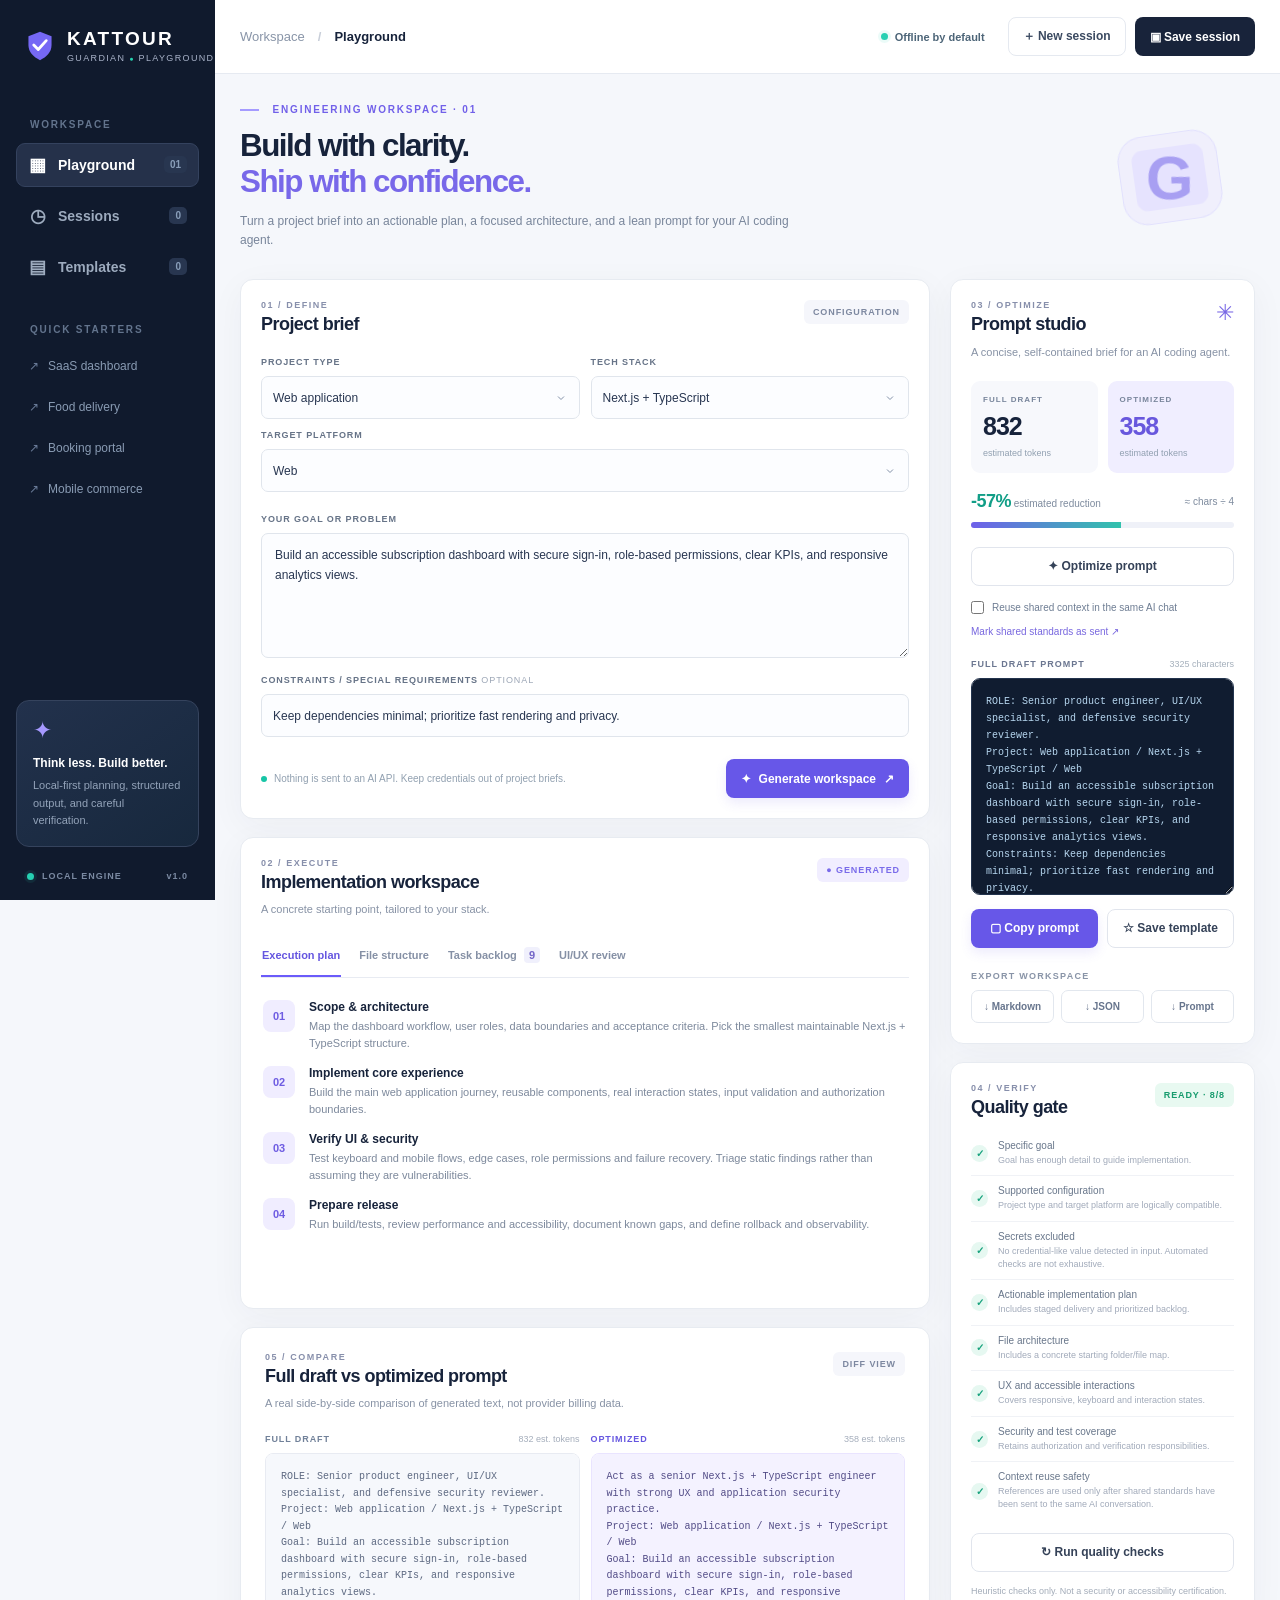
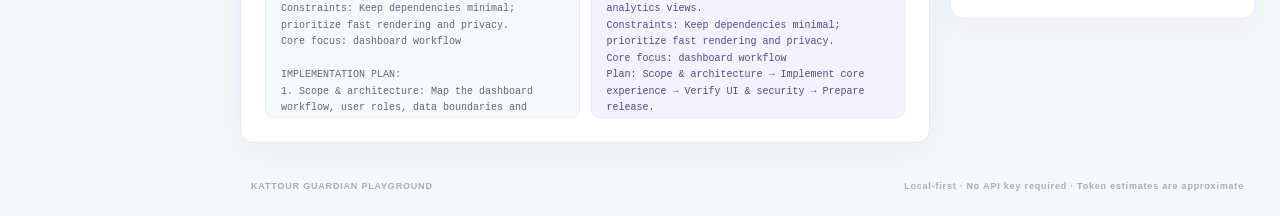
==== commit 593e104f: "Make prompt optimization interactive and extend Playground browser smoke checks" ====
--- a/playground/index.html
+++ b/playground/index.html
@@ -235,7 +235,7 @@
 const byId=id=>document.getElementById(id);
 const STORAGE='kattour.guardian.playground.v1';
 const sample={type:'Web application',stack:'Next.js + TypeScript',platform:'Web',goal:'Build an accessible subscription dashboard with secure sign-in, role-based permissions, clear KPIs, and responsive analytics views.',constraints:'Keep dependencies minimal; prioritize fast rendering and privacy.'};
-const state={view:'workspace',tab:'plan',project:null,taskDone:new Set(),sharedSent:false,sessions:[],templates:[],sessionId:null,dirty:false};
+const state={view:'workspace',tab:'plan',project:null,taskDone:new Set(),sharedSent:false,sessions:[],templates:[],sessionId:null,dirty:false,optimized:false};
 let timer;
 function notify(text){const el=byId('toast');el.textContent=text;el.classList.add('show');clearTimeout(timer);timer=setTimeout(()=>el.classList.remove('show'),3000);}
 function escapeHTML(s){return String(s).replace(/[&<>"']/g,c=>({'&':'&amp;','<':'&lt;','>':'&gt;','"':'&quot;',"'":'&#39;'}[c]));}
@@ -244,7 +244,7 @@
 function getInput(){return normalizedInput({type:byId('projectType').value,stack:byId('techStack').value,platform:byId('targetPlatform').value,goal:byId('projectGoal').value,constraints:byId('projectConstraints').value});}
 function setInput(data){const d=normalizedInput(data);byId('projectType').value=d.type;byId('techStack').value=d.stack;byId('targetPlatform').value=d.platform;byId('projectGoal').value=d.goal;byId('projectConstraints').value=d.constraints;}
 function fillSelect(id,values){byId(id).innerHTML=values.map(v=>`<option value="${escapeHTML(v)}">${escapeHTML(v)}</option>`).join('');}
-function freshProject(){state.project=generateProject(getInput());state.taskDone=new Set();state.sharedSent=false;state.dirty=false;byId('reuseToggle').checked=false;render();}
+function freshProject(){state.project=generateProject(getInput());state.taskDone=new Set();state.sharedSent=false;state.dirty=false;state.optimized=false;byId('reuseToggle').checked=false;render();}
 function quality(){const p=state.project;const tests=buildQA(p,optimizedPrompt(p,{reuse:byId('reuseToggle').checked,sharedSent:state.sharedSent}),{reuse:byId('reuseToggle').checked,sharedSent:state.sharedSent});if(state.dirty)tests.unshift({name:'Workspace is current',status:'fail',detail:'Inputs changed. Regenerate the workspace before copying or exporting.'});return tests;}
 function ready(){return quality().every(t=>t.status==='pass');}
 function render(){renderOutput();renderPrompt();renderQuality();renderLibraries();updateCounts();}
@@ -256,7 +256,7 @@
  document.querySelectorAll('.tab').forEach(b=>{const on=b.dataset.tab===state.tab;b.classList.toggle('active',on);b.setAttribute('aria-selected',String(on));});
  byId('generatedState').textContent=ready()?'● GENERATED':'● REVIEW NEEDED';
 }
-function renderPrompt(){const p=state.project;if(!p)return;const prompt=optimizedPrompt(p,{reuse:byId('reuseToggle').checked,sharedSent:state.sharedSent});const a=estimateTokens(p.fullPrompt),b=estimateTokens(prompt),reduction=percentReduction(a,b);byId('tokensBefore').textContent=a.toLocaleString();byId('tokensAfter').textContent=b.toLocaleString();byId('savingLabel').textContent=(reduction>0?'-':'')+Math.abs(reduction)+'%';byId('savingLabel').style.color=reduction>=0?'#129e87':'#d05569';byId('progressBar').style.width=Math.min(100,Math.max(0,reduction))+'%';byId('promptPreview').value=prompt;byId('promptChars').textContent=prompt.length+' characters';byId('reuseWarning').hidden=!byId('reuseToggle').checked;byId('markSentBtn').textContent=state.sharedSent?'✓ Shared standards marked as sent':'Mark shared standards as sent ↗';byId('fullDraftText').textContent=p.fullPrompt;byId('optimizedText').textContent=prompt;byId('fullCount').textContent=a+' est. tokens';byId('shortCount').textContent=b+' est. tokens';byId('copyBtn').disabled=!ready();document.querySelectorAll('[data-export]').forEach(x=>x.disabled=!ready());
+function renderPrompt(){const p=state.project;if(!p)return;const optimized=optimizedPrompt(p,{reuse:byId('reuseToggle').checked,sharedSent:state.sharedSent});const prompt=state.optimized?optimized:p.fullPrompt;const a=estimateTokens(p.fullPrompt),b=estimateTokens(optimized),reduction=percentReduction(a,b);byId('tokensBefore').textContent=a.toLocaleString();byId('tokensAfter').textContent=b.toLocaleString();byId('savingLabel').textContent=(reduction>0?'-':'')+Math.abs(reduction)+'%';byId('savingLabel').style.color=reduction>=0?'#129e87':'#d05569';byId('progressBar').style.width=Math.min(100,Math.max(0,reduction))+'%';byId('promptPreview').value=prompt;byId('promptPreviewLabel').textContent=state.optimized?'OPTIMIZED PROMPT':'FULL DRAFT PROMPT';byId('optimizeBtn').textContent=state.optimized?'✓ Prompt optimized':'✦ Optimize prompt';byId('promptChars').textContent=prompt.length+' characters';byId('reuseWarning').hidden=!byId('reuseToggle').checked;byId('markSentBtn').textContent=state.sharedSent?'✓ Shared standards marked as sent':'Mark shared standards as sent ↗';byId('fullDraftText').textContent=p.fullPrompt;byId('optimizedText').textContent=optimized;byId('fullCount').textContent=a+' est. tokens';byId('shortCount').textContent=b+' est. tokens';byId('copyBtn').disabled=!ready();document.querySelectorAll('[data-export]').forEach(x=>x.disabled=!ready());
 }
 function renderQuality(){const checks=quality(),passes=checks.filter(x=>x.status==='pass').length;const good=passes===checks.length;byId('qaBadge').textContent=good?`READY · ${passes}/${checks.length}`:`REVIEW · ${passes}/${checks.length}`;byId('qaBadge').className='badge '+(good?'badge-success':'badge-danger');byId('qaList').innerHTML=checks.map(x=>`<div class="qa-item"><span class="qa-icon ${x.status==='pass'?'':'fail'}">${x.status==='pass'?'✓':'!'}</span><div><span>${escapeHTML(x.name)}</span><small>${escapeHTML(x.detail)}</small></div></div>`).join('');byId('generatedState').textContent=good?'● GENERATED':'● REVIEW NEEDED';}
 function updateCounts(){byId('sessionCount').textContent=String(state.sessions.length);byId('templateCount').textContent=String(state.templates.length);}
@@ -267,17 +267,17 @@
 function save(kind){if(!state.project)return;if(state.dirty){notify('Regenerate to save the latest project inputs.');return;}const input=secureInput();if(!input)return;const list=kind==='session'?state.sessions:state.templates;const id=kind==='session'&&state.sessionId?state.sessionId:`${kind}-${Date.now().toString(36)}-${Math.random().toString(36).slice(2,8)}`;const item={id,title:sessionTitle(input.goal),input,savedAt:new Date().toISOString(),done:kind==='session'?[...state.taskDone]:[]};const index=list.findIndex(x=>x.id===id);if(index>=0)list.splice(index,1);list.unshift(item);list.splice(kind==='session'?30:25);if(kind==='session')state.sessionId=id;persist();renderLibraries();updateCounts();notify(kind==='session'?'Session saved in this browser':'Template saved in this browser');}
 function openItem(id,kind){const list=kind==='session'?state.sessions:state.templates;const item=list.find(x=>x.id===id);if(!item)return;setInput(item.input);freshProject();state.sessionId=kind==='session'?item.id:null;state.taskDone=new Set(Array.isArray(item.done)?item.done:[]);state.tab='plan';navigate('workspace');render();notify('Project restored. Shared AI context must be sent again if using a new chat.');}
 function deleteItem(id,kind){const list=kind==='session'?state.sessions:state.templates;const i=list.findIndex(x=>x.id===id);if(i>=0){list.splice(i,1);if(state.sessionId===id)state.sessionId=null;persist();renderLibraries();updateCounts();notify('Saved item removed');}}
-function newSession(){state.sessionId=null;state.sharedSent=false;state.dirty=false;setInput({type:PROJECT_TYPES[0],stack:STACKS[0],platform:'Web',goal:'',constraints:''});state.taskDone=new Set();state.project=null;byId('projectGoal').focus();navigate('workspace');byId('generatedState').textContent='● NOT GENERATED';byId('tabContent').innerHTML='<div class="empty-state"><strong>Ready for your next project</strong>Describe what you want to build and generate a new workspace.</div>';byId('promptPreview').value='';byId('fullDraftText').textContent='';byId('optimizedText').textContent='';byId('tokensBefore').textContent='—';byId('tokensAfter').textContent='—';byId('savingLabel').textContent='—';byId('progressBar').style.width='0';byId('copyBtn').disabled=true;document.querySelectorAll('[data-export]').forEach(b=>b.disabled=true);renderQuality();notify('New workspace ready');}
+function newSession(){state.sessionId=null;state.sharedSent=false;state.dirty=false;state.optimized=false;setInput({type:PROJECT_TYPES[0],stack:STACKS[0],platform:'Web',goal:'',constraints:''});state.taskDone=new Set();state.project=null;byId('projectGoal').focus();navigate('workspace');byId('generatedState').textContent='● NOT GENERATED';byId('tabContent').innerHTML='<div class="empty-state"><strong>Ready for your next project</strong>Describe what you want to build and generate a new workspace.</div>';byId('promptPreview').value='';byId('fullDraftText').textContent='';byId('optimizedText').textContent='';byId('tokensBefore').textContent='—';byId('tokensAfter').textContent='—';byId('savingLabel').textContent='—';byId('progressBar').style.width='0';byId('copyBtn').disabled=true;document.querySelectorAll('[data-export]').forEach(b=>b.disabled=true);renderQuality();notify('New workspace ready');}
 async function copyPrompt(){if(!ready()){notify('Fix quality gate failures before copying.');return;}const text=byId('promptPreview').value;try{if(navigator.clipboard?.writeText){await navigator.clipboard.writeText(text);}else{const t=document.createElement('textarea');t.value=text;t.style.position='fixed';t.style.opacity='0';document.body.append(t);t.select();if(!document.execCommand('copy'))throw new Error('copy failed');t.remove();}notify('Optimized prompt copied');}catch{notify('Clipboard is not available in this browser context. Select text manually.');}}
 function downloadFile(kind){if(!ready()){notify('Run quality checks and fix failures before export.');return;}const project=state.project,prompt=byId('promptPreview').value,checks=quality();let contents,mime,extension;if(kind==='md'){contents=exportMarkdown(project,prompt,checks);mime='text/markdown';extension='md';}else if(kind==='json'){contents=exportJSON(project,prompt,checks);mime='application/json';extension='json';}else{contents=prompt+'\n';mime='text/plain';extension='txt';}const blob=new Blob([contents],{type:mime+';charset=utf-8'}),url=URL.createObjectURL(blob),link=document.createElement('a');link.href=url;link.download=`kattour-guardian-${project.focus}.${extension}`;document.body.append(link);link.click();link.remove();setTimeout(()=>URL.revokeObjectURL(url),500);notify(`${extension.toUpperCase()} export prepared`);}
 function bind(){fillSelect('projectType',PROJECT_TYPES);fillSelect('techStack',STACKS);fillSelect('targetPlatform',PLATFORMS);
  for(const p of PRESETS){const b=document.createElement('button');b.type='button';b.className='preset-link';b.textContent=p.label;b.addEventListener('click',()=>{setInput(p);state.sessionId=null;freshProject();navigate('workspace');notify(`Loaded ${p.label} starter`)});byId('sidePresets').append(b);}
  document.querySelectorAll('[data-view]').forEach(b=>b.addEventListener('click',()=>navigate(b.dataset.view)));
  byId('generateBtn').addEventListener('click',()=>{if(!getInput().goal){notify('Enter a goal or problem first');byId('projectGoal').focus();return;}state.sessionId=null;freshProject();notify(ready()?'Workspace generated and preflight checks passed':'Workspace generated — review quality warnings');});
- byId('optimizeBtn').addEventListener('click',()=>{if(!state.project){notify('Generate a workspace first');return;}renderPrompt();renderQuality();notify('Prompt optimized. Inspect the comparison and quality gate.');});
+ byId('optimizeBtn').addEventListener('click',()=>{if(!state.project){notify('Generate a workspace first');return;}if(state.dirty){notify('Regenerate your changed inputs before optimizing.');return;}state.optimized=true;renderPrompt();renderQuality();notify('Optimized prompt ready. Inspect the comparison and quality gate.');});
  byId('outputTabs').addEventListener('click',e=>{const b=e.target.closest('[data-tab]');if(!b)return;state.tab=b.dataset.tab;renderOutput();});
  byId('tabContent').addEventListener('change',e=>{const id=e.target.dataset.task;if(id===undefined)return;const num=Number(id);if(e.target.checked)state.taskDone.add(num);else state.taskDone.delete(num);renderOutput();});
- byId('reuseToggle').addEventListener('change',()=>{renderPrompt();renderQuality();});
+ byId('reuseToggle').addEventListener('change',()=>{state.optimized=true;renderPrompt();renderQuality();});
  byId('markSentBtn').addEventListener('click',()=>{if(!state.project)return;state.sharedSent=true;renderPrompt();renderQuality();notify('Shared standards marked as sent. Reuse only in the same AI conversation.');});
  byId('copyBtn').addEventListener('click',copyPrompt);byId('saveBtn').addEventListener('click',()=>save('session'));byId('saveTemplateBtn').addEventListener('click',()=>save('template'));byId('newBtn').addEventListener('click',newSession);
  byId('checkBtn').addEventListener('click',()=>{renderQuality();renderPrompt();notify(ready()?'All local quality gates passed':'Some quality gates need attention');});
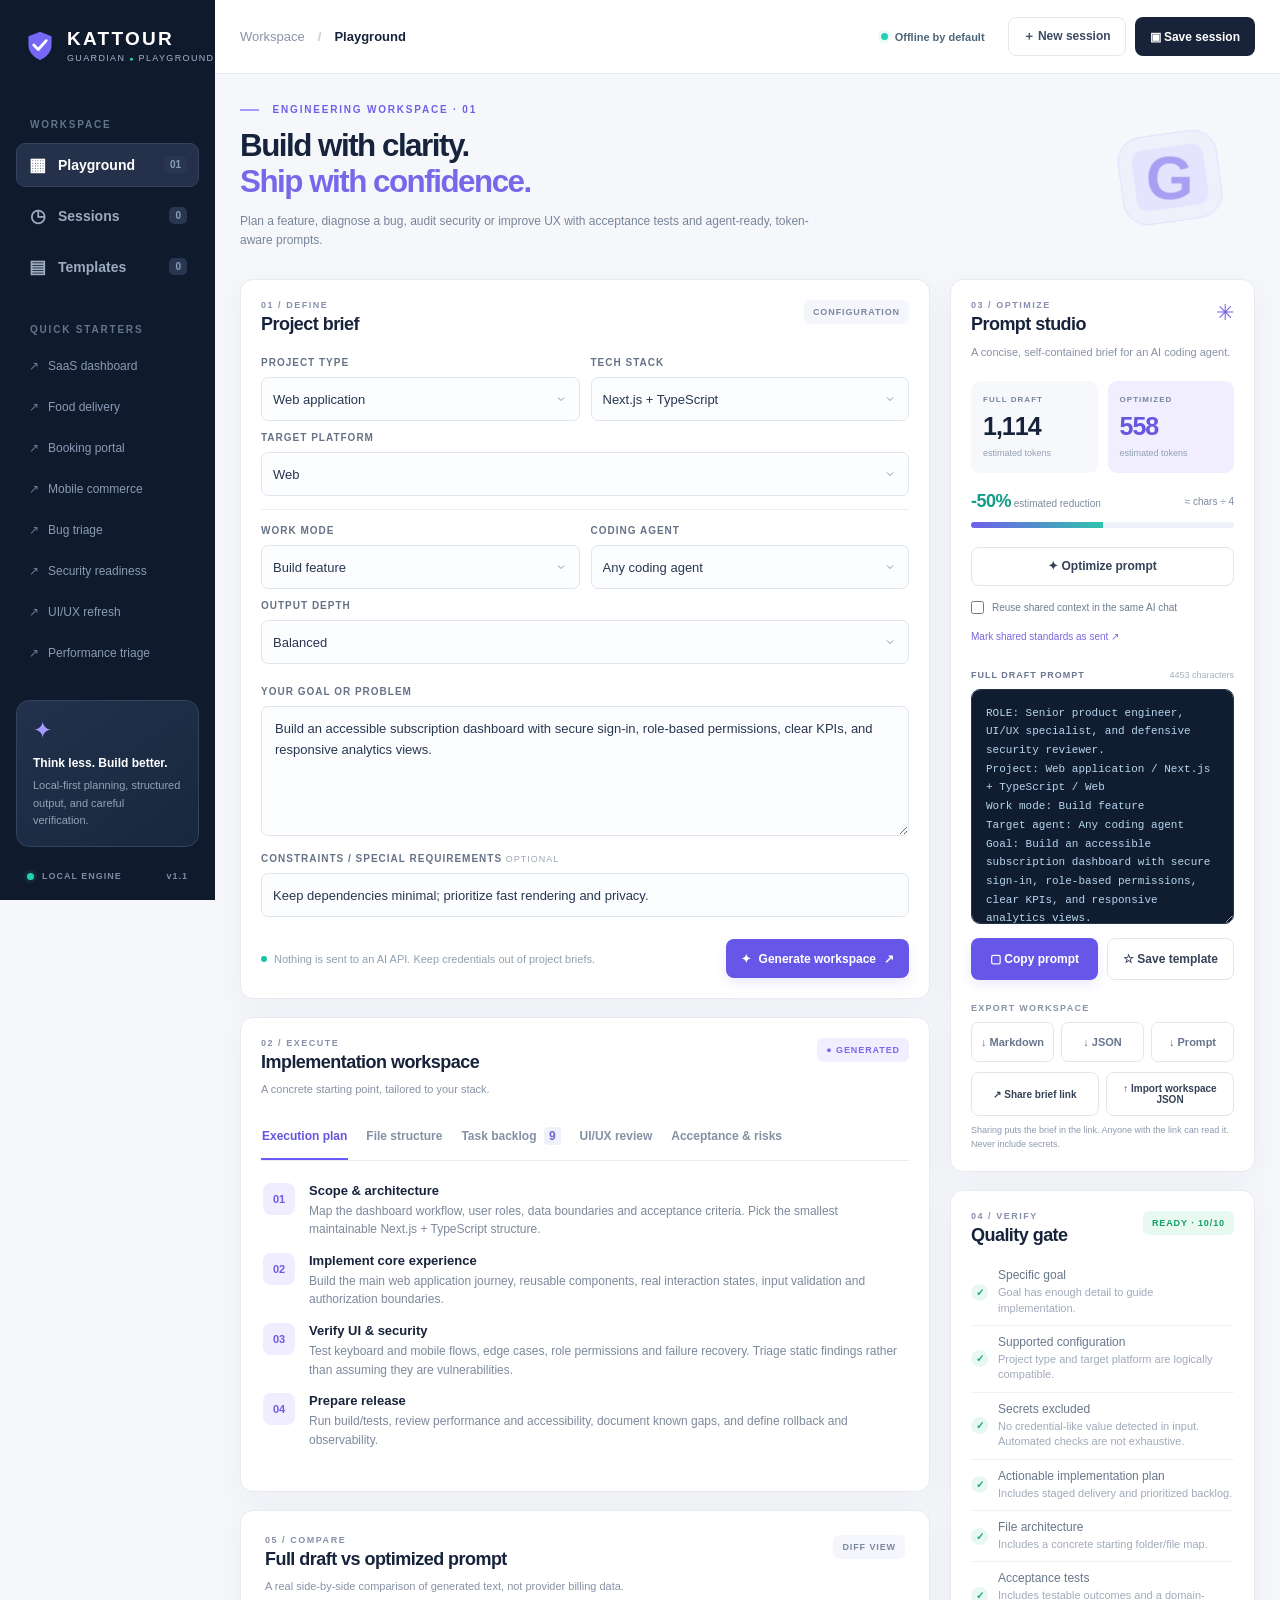
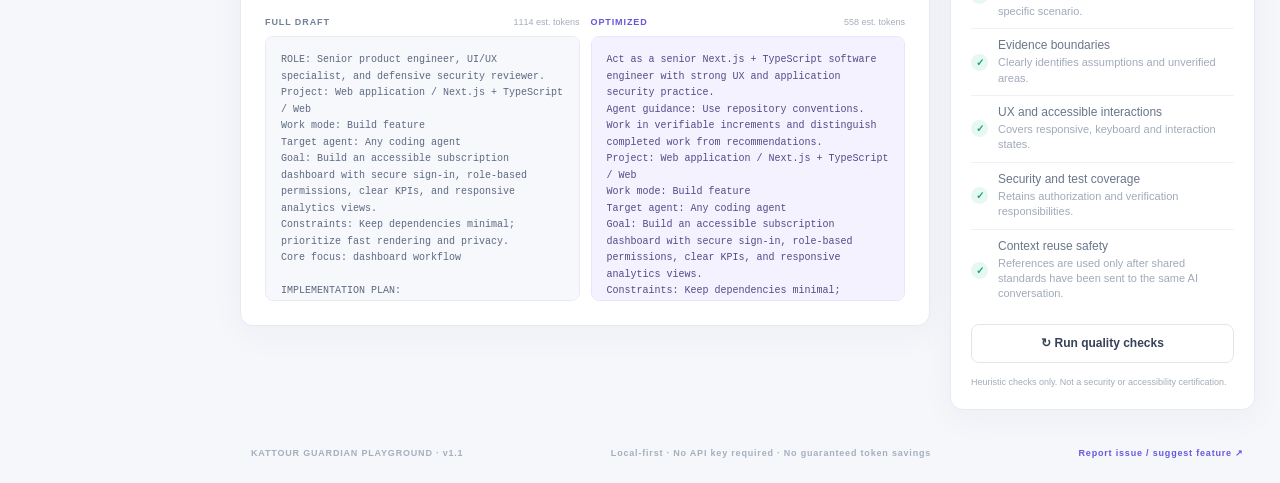
==== commit 2f88ee4d: "Playground v1.1: mode-aware specs, agent handoff, safe sharing, accessibility and privacy" ====
--- a/playground/index.html
+++ b/playground/index.html
@@ -4,12 +4,42 @@
   <meta charset="utf-8">
   <meta name="viewport" content="width=device-width, initial-scale=1">
   <meta name="color-scheme" content="light">
-  <meta name="description" content="Kattour Guardian Playground: an offline-first engineering planning and prompt optimization workspace.">
+  <meta name="description" content="Design, debug, audit and improve real software projects. Generate plans, acceptance tests and agent-ready prompts with private, token-conscious workflows.">
+  <link rel="canonical" href="https://eliaskatt.github.io/kattour-guardian/">
+  <meta property="og:title" content="Kattour Guardian Playground — The developer workbench">
+  <meta property="og:description" content="Build, fix, audit and polish web and mobile projects. Get acceptance criteria, code structures and safer, leaner AI prompts — locally.">
+  <meta property="og:type" content="website">
+  <meta property="og:url" content="https://eliaskatt.github.io/kattour-guardian/">
+  <meta name="theme-color" content="#131e31">
   <title>Kattour Guardian Playground — Engineering Workspace</title>
   <style>
 :root{--ink:#17233b;--muted:#78849a;--line:#e6eaf1;--bg:#f5f7fb;--purple:#6757e8;--purple-l:#f1efff;--teal:#11b8a3;--dark:#111c30;--white:#fff;--shadow:0 8px 35px rgba(35,50,77,.045)}*{box-sizing:border-box}html{font-family:Inter,-apple-system,BlinkMacSystemFont,"Segoe UI",Arial,sans-serif;font-size:14px}body{margin:0;background:var(--bg);color:var(--ink);min-width:320px}button,input,select,textarea{font:inherit}button{cursor:pointer;transition:background .15s,border-color .15s,transform .15s}button:focus-visible,select:focus-visible,textarea:focus-visible,input:focus-visible{outline:3px solid #978cff;outline-offset:2px}button:disabled{opacity:.45;cursor:not-allowed}p{line-height:1.6}h1,h2,h3,p{margin-top:0}button:hover:not(:disabled){transform:translateY(-1px)}.app-shell{min-height:100vh;display:flex}.sidebar{width:242px;flex:0 0 242px;background:#101a2d;color:#d4def1;min-height:100vh;padding:28px 16px 19px;display:flex;flex-direction:column;position:sticky;top:0;height:100vh}.brand{display:flex;align-items:center;gap:11px;padding:1px 8px 0;margin-bottom:56px}.brand-glyph{display:grid;place-items:center}.brand strong{display:block;font-size:19px;letter-spacing:.12em;color:white;font-weight:800;line-height:1.05}.brand small{font-size:9px;letter-spacing:.15em;color:#a9b3c9;white-space:nowrap;display:block;margin-top:4px}.brand-dot{color:#24d2af;font-size:7px}.side-label{font-size:10px;font-weight:800;letter-spacing:.18em;color:#63748d;margin:0 14px 13px}.nav-items{display:grid;gap:7px}.nav-item{display:flex;align-items:center;text-align:left;width:100%;color:#9dabbe;border:1px solid transparent;border-radius:9px;padding:12px 11px;gap:11px;background:transparent;font-weight:600}.nav-item.active{background:#25314a;color:white;border-color:#34425e}.nav-item:hover{background:#1b2a40}.nav-icon{font-size:18px;width:19px;text-align:center;line-height:1}.nav-count,.nav-shortcut{margin-left:auto;font-size:10px;padding:3px 6px;border-radius:5px;background:#283650;color:#899eb9}.preset-list{display:grid;gap:5px}.preset-link{background:transparent;color:#899bb3;border:none;text-align:left;font-size:12px;border-radius:8px;padding:11px 13px}.preset-link:before{content:'↗';color:#6a7c99;margin-right:9px}.preset-link:hover{color:white;background:#1e2d44}.sidebar-bottom{margin-top:auto}.side-card{padding:16px;background:linear-gradient(145deg,#22314c,#17283d);border:1px solid #35435d;border-radius:13px}.side-card-icon{display:block;color:#a699ff;font-size:23px;margin-bottom:10px}.side-card strong{font-size:12px;color:white}.side-card p{font-size:11px;color:#93a3b9;margin:7px 0 0}.side-foot{display:flex;align-items:center;gap:8px;color:#7b8aa2;font-size:9px;font-weight:800;letter-spacing:.11em;padding:24px 11px 0}.side-foot-right{margin-left:auto}.status-dot{display:inline-block;width:7px;height:7px;background:#26d0b2;border-radius:50%;box-shadow:0 0 0 3px rgba(38,208,178,.09)}.app-main{flex:1;min-width:0;display:flex;flex-direction:column}.topbar{height:74px;background:#fff;border-bottom:1px solid var(--line);display:flex;align-items:center;justify-content:space-between;padding:0 38px;gap:16px}.breadcrumbs{font-size:13px;font-weight:700}.crumb-muted{color:#8995a8;font-weight:500}.crumb-divider{color:#c8ced9;margin:0 13px}.header-actions{display:flex;gap:9px;align-items:center}.privacy-badge{font-size:11px;font-weight:650;color:#4d6578;margin-right:14px;display:flex;align-items:center;gap:7px}.button{display:inline-flex;gap:8px;justify-content:center;align-items:center;border-radius:8px;min-height:39px;padding:10px 14px;border:1px solid transparent;font-weight:700;font-size:12px;white-space:nowrap}.button-quiet{background:white;border-color:#e5e9f0;color:#3b4a61}.button-dark{background:#18233a;color:white}.button-primary{background:var(--purple);color:white;box-shadow:0 5px 12px rgba(103,87,232,.12)}.button-primary:hover{background:#5442db}.button-outline{background:#fff;border-color:#e1e5ed;color:#354258}.button-outline:hover{border-color:#bdb4ff;color:#5a4dc8}.wide{width:100%}main{flex:1;padding:37px 36px 24px}.page-head{display:flex;justify-content:space-between;align-items:center;margin-bottom:29px;gap:20px}.eyebrow{font-weight:800;font-size:10px;color:#7160e9;letter-spacing:.18em;margin-bottom:13px}.eyebrow-line{width:19px;height:2px;background:#a59bff;display:inline-block;vertical-align:middle;margin-right:9px}.page-head h1,.library-heading h1{font-size:clamp(28px,2.45vw,39px);line-height:1.16;letter-spacing:-.048em;font-weight:800;margin:0 0 11px}.page-head h1 span{color:#7868e9}.page-head p,.library-heading p{color:#78859a;font-size:12px;max-width:580px;margin:0}.page-head-mark{height:89px;width:100px;border:1px solid #e2e1fd;box-shadow:inset 0 0 0 13px #f0effc;background:#e6e3fe;border-radius:25px;display:grid;place-items:center;margin-right:35px;transform:rotate(-8deg)}.page-head-mark span{font-size:61px;color:#8e83ee;font-weight:800;opacity:.7;transform:rotate(8deg)}.workspace-grid{display:grid;grid-template-columns:minmax(0,1fr) minmax(310px,350px);gap:20px;align-items:start}.main-column,.inspector{display:grid;gap:18px;min-width:0}.panel{background:#fff;border:1px solid #e7ebf1;border-radius:13px;box-shadow:var(--shadow);overflow:hidden}.briefing-panel,.output-panel,.prompt-panel,.qa-panel{padding:24px}.panel-top{display:flex;justify-content:space-between;align-items:start;gap:12px;margin-bottom:22px}.panel-top h2,.qa-top h2{font-size:18px;letter-spacing:-.03em;margin:4px 0 0}.kicker{color:#878fab;font-weight:800;font-size:9px;letter-spacing:.17em}.badge{font-size:9px;letter-spacing:.1em;font-weight:800;padding:7px 9px;border-radius:6px;white-space:nowrap}.badge-subtle{background:#f5f6fb;color:#7d88a0}.badge-violet{background:#f1eeff;color:#796bea}.badge-success{background:#e8f9f1;color:#169b6d}.badge-danger{background:#fff0f1;color:#d04f63}.fields-three{display:grid;grid-template-columns:1fr 1fr 1fr;gap:11px}.field{display:block;min-width:0}.field>span{font-size:9px;display:block;font-weight:800;letter-spacing:.1em;color:#667387;margin-bottom:9px}.field em{font-size:9px;color:#9ca6b6;font-style:normal;font-weight:500}.field select,.field input,.field textarea{background:#fcfdff;border:1px solid #e0e5ec;border-radius:7px;width:100%;color:#283651;outline:none}.field select,.field input{height:43px;padding:0 11px;font-size:12px}.field select{appearance:none;background-image:url("data:image/svg+xml,%3Csvg xmlns='http://www.w3.org/2000/svg' width='12' height='12' viewBox='0 0 24 24' fill='none' stroke='%238391a8' stroke-width='2'%3E%3Cpath d='m6 9 6 6 6-6'/%3E%3C/svg%3E");background-repeat:no-repeat;background-position:right 12px center;padding-right:26px}.large-field{margin-top:22px}.field textarea{display:block;resize:vertical;line-height:1.65;font-size:12px;min-height:124px;padding:12px 13px}.field textarea::placeholder,.field input::placeholder{color:#a6afbd}.constraints-field{margin-top:17px}.brief-footer{display:flex;justify-content:space-between;align-items:center;gap:12px;margin-top:22px}.field-hint{font-size:10px;color:#91a0b0;display:flex;align-items:center;gap:7px}.pulse{width:6px;height:6px;background:#17c5a6;border-radius:50%;flex-shrink:0}.output-heading{margin-bottom:17px}.subtle{font-size:11px;color:#8792a5;margin:8px 0 0}.tabs{display:flex;border-bottom:1px solid #e8ebf2;gap:17px;overflow-x:auto;white-space:nowrap}.tab{padding:13px 1px 14px;border:0;border-bottom:2px solid transparent;background:transparent;color:#8590a5;font-size:11px;font-weight:700}.tab.active{color:#6556e0;border-color:#6b5bfa}.tab-count{border-radius:4px;background:#f0f0fc;color:#7466c8;padding:2px 5px;margin-left:4px}.tab-content{min-height:310px;padding:22px 2px 2px}.phase-list{display:grid;gap:14px}.phase-row{display:flex;gap:14px}.phase-num{width:32px;height:32px;flex-shrink:0;display:grid;place-items:center;border-radius:8px;background:#f0edff;color:#6e5ce2;font-weight:800;font-size:11px}.phase-content{padding-top:0}.phase-content h3{font-size:12px;margin:0 0 4px}.phase-content p{font-size:11px;line-height:1.55;color:#7d899c;margin:0}.code-tree{background:#131f33;color:#c5d1e5;border-radius:10px;padding:20px;font-family:"SFMono-Regular",Consolas,monospace;line-height:2;font-size:11px;overflow:auto}.tree-row{display:flex;gap:10px;justify-content:space-between}.tree-path{color:#9cc8ff;white-space:nowrap}.tree-desc{color:#7b8da8;text-align:right}.task-row{display:flex;align-items:start;padding:10px 0;border-bottom:1px solid #f0f2f6;gap:11px}.task-row:last-child{border-bottom:none}.task-row input{accent-color:#6757e8;margin-top:2px}.task-title{font-size:11px;flex:1;line-height:1.5}.task-title.done{text-decoration:line-through;color:#9ca6b8}.priority{font-size:9px;font-weight:800;border-radius:4px;padding:4px 6px}.p0{background:#fff0f0;color:#d55d62}.p1{background:#f0edff;color:#7062da}.p2{background:#eef5f8;color:#688295}.task-progress{margin-top:12px;color:#738096;font-size:10px}.ux-grid{display:grid;grid-template-columns:repeat(2,minmax(0,1fr));gap:10px}.ux-item{border:1px solid #e9edf5;border-radius:9px;padding:13px;background:#fcfdff}.ux-item h3{font-size:11px;margin-bottom:6px}.ux-item p{font-size:10px;color:#8390a3;margin:0}.small-sparkle{color:#7867e5;font-size:22px}.mini-caption{margin-top:-13px;margin-bottom:19px}.metric-row{display:grid;grid-template-columns:1fr 1fr;gap:10px}.metric{background:#f7f8fc;border-radius:9px;padding:14px 12px}.metric-accent{background:#f0eeff}.metric span{display:block;color:#78859b;font-size:8px;letter-spacing:.13em;font-weight:800}.metric strong{display:block;font-size:25px;letter-spacing:-.04em;margin:8px 0 2px}.metric-accent strong{color:#6857dd}.metric small{font-size:9px;color:#91a0b1}.saving-row{display:flex;align-items:center;justify-content:space-between;margin:18px 0 10px}.saving-row strong{color:#129e87;font-size:18px;letter-spacing:-.03em}.saving-row span{font-size:10px;color:#7e8b9e}.saving-asterisk{font-size:9px;color:#abb3c0}.progress-track{height:6px;background:#eff1f8;border-radius:4px;overflow:hidden}.progress-fill{height:100%;background:linear-gradient(90deg,#6f60ea,#31c2ac);transition:width .3s}.prompt-controls{margin:19px 0}.check-line{display:flex;gap:8px;align-items:start;color:#6e7d93;font-size:10px;line-height:1.4;margin:15px 0 7px}.check-line input{accent-color:#6656df;margin:0}.text-action{background:none;border:0;padding:3px 0;color:#7968df;font-size:10px;text-align:left}.notice-inline{color:#bd7e33;font-size:10px;margin:8px 0 0;line-height:1.5}.prompt-label-row{display:flex;justify-content:space-between;gap:10px;font-size:9px;color:#6b7690;font-weight:800;letter-spacing:.11em;margin-bottom:9px}.prompt-label-row span:last-child{font-weight:500;letter-spacing:0;color:#a4afbb}.prompt-code{width:100%;background:#101c30;border:1px solid #23344e;border-radius:9px;color:#b6d6ef;font:10px/1.7 "SFMono-Regular",Consolas,monospace;resize:vertical;padding:14px;min-height:210px;outline:none}.action-split{display:grid;grid-template-columns:1fr 1fr;gap:9px;margin-top:11px}.export-title{font-size:9px;letter-spacing:.14em;font-weight:800;color:#8994a7;margin:23px 0 9px}.exports{display:grid;grid-template-columns:repeat(3,minmax(0,1fr));gap:7px}.exports button{border:1px solid #e2e7ee;background:#fff;border-radius:7px;padding:10px 5px;font-size:10px;color:#67758d;font-weight:700}.exports button:hover{color:#6757e8;border-color:#a59ae8}.qa-top{display:flex;justify-content:space-between;align-items:start;margin-bottom:13px}.qa-list{display:grid;gap:0}.qa-item{display:flex;align-items:center;gap:10px;padding:9px 0;border-bottom:1px solid #f0f2f6;font-size:10px;color:#69778b}.qa-item:last-child{border:0}.qa-icon{display:grid;place-items:center;font-size:10px;width:17px;height:17px;border-radius:50%;background:#e6f8f1;color:#18a27d;flex-shrink:0;font-weight:800}.qa-icon.fail{background:#fff0ef;color:#d35462}.qa-item button{border:0;background:none;color:inherit;text-align:left;padding:0}.qa-item small{display:block;font-size:9px;color:#a1aaba;line-height:1.4;margin-top:3px}.qa-panel>.button{margin-top:13px}.qa-disclaimer{font-size:9px;color:#a3acb9;margin:12px 0 0}.footer{padding:18px 36px 25px;display:flex;justify-content:space-between;gap:10px;color:#a4afbf;font-size:9px;font-weight:700;letter-spacing:.09em}.toast{position:fixed;bottom:25px;right:25px;z-index:20;background:#16233b;color:white;border-radius:9px;box-shadow:0 15px 40px #101a2d33;padding:13px 18px;font-size:12px;opacity:0;pointer-events:none;transform:translateY(10px);transition:opacity .2s,transform .2s;max-width:340px}.toast.show{opacity:1;transform:translateY(0)}.library-view{max-width:1180px}.library-heading{margin:14px 0 25px}.library-actions{margin-bottom:18px}.library-grid{display:grid;grid-template-columns:repeat(auto-fit,minmax(240px,1fr));gap:14px}.library-card{background:white;border:1px solid #e7ebf1;border-radius:12px;padding:20px;box-shadow:var(--shadow);min-height:160px;display:flex;flex-direction:column}.library-card-title{font-size:14px;font-weight:750;line-height:1.3}.library-meta{font-size:10px;color:#8190a4;margin-top:6px}.library-goal{font-size:11px;line-height:1.55;color:#64728a;margin:13px 0}.library-card-actions{display:flex;gap:8px;margin-top:auto}.library-card-actions button{border:1px solid #e3e7ef;background:#fff;border-radius:6px;padding:8px 10px;color:#4b5a74;font-size:10px;font-weight:700}.library-card-actions button:first-child{background:#f0eeff;color:#6858d8;border-color:#eae5ff}.empty-state{padding:58px 24px;border:1px dashed #d7deec;border-radius:12px;text-align:center;color:#7c8ba0;grid-column:1/-1}.empty-state strong{display:block;font-size:16px;color:#34445d;margin-bottom:6px}[hidden]{display:none!important}@media(max-width:1340px){.sidebar{width:215px;flex-basis:215px}.workspace-grid{grid-template-columns:minmax(0,1fr) 305px}.topbar{padding:0 25px}main{padding:30px 25px 20px}.briefing-panel,.output-panel,.prompt-panel,.qa-panel{padding:20px}.fields-three{grid-template-columns:1fr 1fr}.fields-three .field:last-child{grid-column:1/-1}}@media(max-width:1100px){.workspace-grid{grid-template-columns:minmax(0,1fr)}.inspector{grid-template-columns:1fr 1fr;align-items:start}.page-head-mark{display:none}.sidebar{width:195px;flex-basis:195px}.prompt-code{min-height:165px}}@media(max-width:760px){.app-shell{display:block}.sidebar{position:relative;height:auto;min-height:0;width:100%;display:block;padding:13px 14px}.brand{margin:0 0 13px}.side-label,.preset-list,.sidebar-bottom{display:none}.nav-items{display:flex;gap:7px}.nav-item{width:auto;flex:1;justify-content:center;padding:10px 4px;font-size:11px}.nav-shortcut,.nav-count{display:none}.topbar{height:auto;min-height:65px;padding:11px 15px;flex-wrap:wrap}.header-actions{margin-left:auto}.privacy-badge{display:none}main{padding:25px 13px}.page-head h1{font-size:30px}.workspace-grid{gap:12px}.fields-three{grid-template-columns:1fr}.fields-three .field:last-child{grid-column:auto}.inspector{grid-template-columns:1fr}.briefing-panel,.output-panel,.prompt-panel,.qa-panel{padding:17px}.brief-footer{align-items:stretch;flex-direction:column}.brief-footer button{width:100%}.footer{padding:15px;flex-wrap:wrap}.ux-grid{grid-template-columns:1fr}.tab-content{min-height:200px}.tree-desc{display:none}.page-head{margin-bottom:20px}}
 
 .compare-panel{padding:24px}.compare-columns{display:grid;grid-template-columns:1fr 1fr;gap:11px;min-width:0}.compare-columns>div{min-width:0}.compare-label{font-size:9px;font-weight:800;letter-spacing:.1em;color:#718199;display:flex;justify-content:space-between;margin-bottom:9px}.optimized-label{color:#6556e0}.compare-label span{font-weight:500;letter-spacing:0;color:#a4adbb}.compare-code{margin:0;background:#f6f8fc;color:#5d6981;border:1px solid #e8ebf2;border-radius:8px;white-space:pre-wrap;overflow:auto;max-height:265px;min-height:195px;padding:15px;font:10px/1.65 "SFMono-Regular",Consolas,monospace}.compare-columns>div:last-child .compare-code{background:#f4f2ff;border-color:#e9e4ff;color:#514b86}@media(max-width:760px){.compare-columns{grid-template-columns:1fr}.compare-panel{padding:17px}.compare-code{min-height:130px;max-height:200px}}
+
+/* Product workbench v1.1: added modes, acceptance tests, and opt-in sharing. */
+.second-fields{margin-top:13px;padding-top:15px;border-top:1px solid #e9edf5}
+.acceptance-list{display:grid;gap:11px}.acceptance-item{display:flex;gap:12px;padding:12px 13px;border:1px solid #e6eaf4;border-radius:9px;background:#fcfdff}
+.acceptance-num{flex-shrink:0;display:grid;place-items:center;width:26px;height:26px;background:#eff0ff;color:#6252d0;border-radius:7px;font-size:10px;font-weight:800}
+.acceptance-item strong{font-size:11px;color:#253550}.acceptance-item p{font-size:11px;color:#687990;line-height:1.6;margin:5px 0 0}
+.review-questions{padding:16px;background:#f6f7fc;border:1px solid #e6eaf4;border-radius:9px;margin-top:3px;font-size:11px}
+.review-questions strong{color:#354560}.review-questions ul{margin:9px 0 0;padding-left:20px;line-height:1.8;color:#76869c}
+.share-strip{display:flex;gap:7px;margin-top:10px}.share-strip button{flex:1;min-width:0;font-size:10px;padding:10px 4px;white-space:normal}
+.share-note{font-size:9px;color:#8d9ab0;line-height:1.5;margin:8px 0 0}
+.footer a{color:#6757df;text-decoration:none}.footer a:hover{text-decoration:underline}
+@media (max-width:1340px){.second-fields .field:last-child{grid-column:1/-1}}
+@media (max-width:760px){.second-fields .field:last-child{grid-column:auto}.share-strip{flex-direction:column}}
+
+/* Readable professional control defaults and keyboard discoverability. */
+.field span{font-size:10px}.field select,.field input{font-size:13px;min-height:44px}.field textarea{font-size:13px;line-height:1.6}
+.tab{font-size:12px;min-height:44px}.tabs button:focus-visible,.button:focus-visible,.nav-item:focus-visible,.exports button:focus-visible,.share-strip button:focus-visible,.text-action:focus-visible{outline:3px solid #6a5be8;outline-offset:2px}
+.phase-content h3{font-size:13px}.phase-content p{font-size:12px}.task-title{font-size:12px}.ux-item h3{font-size:12px}.ux-item p{font-size:12px;line-height:1.55}
+.qa-item{font-size:12px}.qa-item small{font-size:11px}.prompt-code{font-size:11px}.exports button{min-height:40px;font-size:11px}
+.text-action{min-height:29px}.action-split button{min-height:42px}.field-hint,.subtle{font-size:11px}
+@media(max-width:760px){.nav-item{min-height:42px}.prompt-code{font-size:12px}.field select,.field input,.field textarea{font-size:16px}}
+
+.mobile-starters{display:none}.mobile-preset-list{display:flex;gap:7px;overflow-x:auto;padding:8px 0}.mobile-preset{flex:0 0 auto;border:1px solid #dcdcf5;background:#f6f5ff;border-radius:7px;color:#6155b4;padding:9px 11px;font-size:12px;font-weight:650;min-height:38px}.mobile-starters>span{font-size:10px;letter-spacing:.09em;font-weight:750;color:#8b97a9}
+@media(max-width:760px){.mobile-starters{display:block;margin-top:18px}}
 
 </style>
 </head>
@@ -27,7 +57,7 @@
     <div id="sidePresets" class="preset-list"></div>
     <div class="sidebar-bottom">
       <div class="side-card"><span class="side-card-icon">✦</span><strong>Think less. Build better.</strong><p>Local-first planning, structured output, and careful verification.</p></div>
-      <div class="side-foot"><span class="status-dot"></span> LOCAL ENGINE <span class="side-foot-right">v1.0</span></div>
+      <div class="side-foot"><span class="status-dot"></span> LOCAL ENGINE <span class="side-foot-right">v1.1</span></div>
     </div>
   </aside>
 
@@ -39,25 +69,28 @@
 
     <main id="mainContent">
       <section id="workspaceView" class="workspace-view">
-        <div class="page-head"><div><div class="eyebrow"><span class="eyebrow-line"></span> ENGINEERING WORKSPACE · 01</div><h1>Build with clarity.<br><span>Ship with confidence.</span></h1><p>Turn a project brief into an actionable plan, a focused architecture, and a lean prompt for your AI coding agent.</p></div><div class="page-head-mark" aria-hidden="true"><span>G</span></div></div>
+        <div class="page-head"><div><div class="eyebrow"><span class="eyebrow-line"></span> ENGINEERING WORKSPACE · 01</div><h1>Build with clarity.<br><span>Ship with confidence.</span></h1><p>Plan a feature, diagnose a bug, audit security or improve UX with acceptance tests and agent-ready, token-aware prompts.</p></div><div class="page-head-mark" aria-hidden="true"><span>G</span></div></div>
         <div class="workspace-grid">
           <div class="main-column">
             <section class="panel briefing-panel" aria-labelledby="briefTitle">
               <div class="panel-top"><div><div class="kicker">01 / DEFINE</div><h2 id="briefTitle">Project brief</h2></div><span class="badge badge-subtle">CONFIGURATION</span></div>
               <div class="fields-three"><label class="field"><span>PROJECT TYPE</span><select id="projectType"></select></label><label class="field"><span>TECH STACK</span><select id="techStack"></select></label><label class="field"><span>TARGET PLATFORM</span><select id="targetPlatform"></select></label></div>
-              <label class="field large-field" for="projectGoal"><span>YOUR GOAL OR PROBLEM</span><textarea id="projectGoal" rows="5" maxlength="4800" spellcheck="true" placeholder="Describe the app, the problem it solves, and the main user journey..."></textarea></label>
+              <div class="fields-three second-fields"><label class="field"><span>WORK MODE</span><select id="workMode"></select></label><label class="field"><span>CODING AGENT</span><select id="targetAgent"></select></label><label class="field"><span>OUTPUT DEPTH</span><select id="detailLevel"></select></label></div>
+              <div class="mobile-starters"><span>START FROM AN EXAMPLE</span><div id="mobilePresets" class="mobile-preset-list"></div></div>
+              <label class="field large-field" for="projectGoal"><span>YOUR GOAL OR PROBLEM</span><textarea id="projectGoal" rows="5" maxlength="4800" spellcheck="true" placeholder="Who is affected? What should change? Describe the main user journey and a way to verify success..."></textarea></label>
               <label class="field constraints-field" for="projectConstraints"><span>CONSTRAINTS / SPECIAL REQUIREMENTS <em>OPTIONAL</em></span><input id="projectConstraints" maxlength="1400" placeholder="e.g. offline-first, EU data handling, no paid dependencies"></label>
               <div class="brief-footer"><div class="field-hint"><span class="pulse"></span> Nothing is sent to an AI API. Keep credentials out of project briefs.</div><button id="generateBtn" type="button" class="button button-primary"><span>✦</span> Generate workspace <span aria-hidden="true">↗</span></button></div>
             </section>
             <section class="panel output-panel" aria-labelledby="outputTitle">
               <div class="panel-top output-heading"><div><div class="kicker">02 / EXECUTE</div><h2 id="outputTitle">Implementation workspace</h2><p class="subtle">A concrete starting point, tailored to your stack.</p></div><span id="generatedState" class="badge badge-violet">● GENERATED</span></div>
               <div id="outputTabs" class="tabs" role="tablist" aria-label="Workspace outputs">
-                <button role="tab" class="tab active" aria-selected="true" data-tab="plan">Execution plan</button>
-                <button role="tab" class="tab" aria-selected="false" data-tab="files">File structure</button>
-                <button role="tab" class="tab" aria-selected="false" data-tab="tasks">Task backlog <span class="tab-count" id="taskCount">0</span></button>
-                <button role="tab" class="tab" aria-selected="false" data-tab="ux">UI/UX review</button>
+                <button role="tab" class="tab active" aria-selected="true" aria-controls="tabContent" tabindex="0" data-tab="plan">Execution plan</button>
+                <button role="tab" class="tab" aria-selected="false" aria-controls="tabContent" tabindex="-1" data-tab="files">File structure</button>
+                <button role="tab" class="tab" aria-selected="false" aria-controls="tabContent" tabindex="-1" data-tab="tasks">Task backlog <span class="tab-count" id="taskCount">0</span></button>
+                <button role="tab" class="tab" aria-selected="false" aria-controls="tabContent" tabindex="-1" data-tab="ux">UI/UX review</button>
+                <button role="tab" class="tab" aria-selected="false" aria-controls="tabContent" tabindex="-1" data-tab="acceptance">Acceptance & risks</button>
               </div>
-              <div id="tabContent" class="tab-content" aria-live="polite"></div>
+              <div id="tabContent" class="tab-content" role="tabpanel" tabindex="0" aria-live="polite"></div>
             </section>
             <section class="panel compare-panel" aria-labelledby="compareTitle">
               <div class="panel-top"><div><div class="kicker">05 / COMPARE</div><h2 id="compareTitle">Full draft vs optimized prompt</h2><p class="subtle">A real side-by-side comparison of generated text, not provider billing data.</p></div><span class="badge badge-subtle">DIFF VIEW</span></div>
@@ -74,6 +107,8 @@
               <div class="prompt-label-row"><span id="promptPreviewLabel">OPTIMIZED PROMPT</span><span id="promptChars">0 characters</span></div><textarea id="promptPreview" class="prompt-code" rows="11" readonly aria-label="Optimized AI prompt"></textarea>
               <div class="action-split"><button id="copyBtn" type="button" class="button button-primary">▢ Copy prompt</button><button id="saveTemplateBtn" type="button" class="button button-outline">☆ Save template</button></div>
               <div class="export-title">EXPORT WORKSPACE</div><div class="exports"><button type="button" data-export="md">↓ Markdown</button><button type="button" data-export="json">↓ JSON</button><button type="button" data-export="txt">↓ Prompt</button></div>
+              <div class="share-strip"><button id="shareBtn" class="button button-outline" type="button">↗ Share brief link</button><button id="importBtn" class="button button-outline" type="button">↑ Import workspace JSON</button><input id="importFile" type="file" accept=".json,application/json" hidden aria-label="Import workspace JSON"></div>
+              <p class="share-note">Sharing puts the brief in the link. Anyone with the link can read it. Never include secrets.</p>
             </section>
             <section class="panel qa-panel"><div class="qa-top"><div><div class="kicker">04 / VERIFY</div><h2>Quality gate</h2></div><span id="qaBadge" class="badge badge-success">READY</span></div><div id="qaList" class="qa-list"></div><button id="checkBtn" type="button" class="button button-outline wide">↻ Run quality checks</button><p class="qa-disclaimer">Heuristic checks only. Not a security or accessibility certification.</p></section>
           </aside>
@@ -82,7 +117,7 @@
       <section id="sessionsView" class="library-view" hidden><div class="library-heading"><div class="eyebrow">YOUR WORKSPACE / HISTORY</div><h1>Saved sessions</h1><p>Resume previous project configurations and regenerate their outputs. Stored only in this browser.</p></div><div class="library-actions"><button id="clearSessionsBtn" class="button button-outline" type="button">Clear all sessions</button></div><div id="sessionList" class="library-grid"></div></section>
       <section id="templatesView" class="library-view" hidden><div class="library-heading"><div class="eyebrow">YOUR WORKSPACE / LIBRARY</div><h1>Prompt templates</h1><p>Reuse project briefs and stack decisions without starting from scratch.</p></div><div class="library-actions"><button id="clearTemplatesBtn" class="button button-outline" type="button">Clear saved templates</button></div><div id="templateList" class="library-grid"></div></section>
     </main>
-    <footer class="footer"><span>KATTOUR GUARDIAN PLAYGROUND</span><span>Local-first · No API key required · Token estimates are approximate</span></footer>
+    <footer class="footer"><span>KATTOUR GUARDIAN PLAYGROUND · v1.1</span><span>Local-first · No API key required · No guaranteed token savings</span><a href="https://github.com/eliaskatt/kattour-guardian/issues/new/choose" target="_blank" rel="noopener noreferrer">Report issue / suggest feature ↗</a></footer>
   </div>
 </div>
 <div id="toast" class="toast" role="status" aria-live="polite"></div>
@@ -92,21 +127,40 @@
 const PROJECT_TYPES = ['Web application','Website','Mobile application','API / backend','Desktop application'];
 const STACKS = ['Next.js + TypeScript','React + Vite','Vue + Nuxt','SvelteKit','Flutter','React Native','Laravel + PHP','Django + Python','FastAPI + Python','Node.js + Fastify','HTML + CSS + JavaScript'];
 const PLATFORMS = ['Web','Progressive Web App','iOS','Android','iOS + Android','Desktop','Cross-platform'];
+const WORK_MODES = ['Build feature','Fix a bug','Security review','UI/UX improvement','Performance review'];
+const TARGET_AGENTS = ['Any coding agent','OpenAI Codex','Claude Code','Cursor','GitHub Copilot','Gemini CLI'];
+const DETAIL_LEVELS = ['Lean','Balanced','Thorough'];
+const AGENT_GUIDANCE = {
+  'Any coding agent':'Use repository conventions. Work in verifiable increments and distinguish completed work from recommendations.',
+  'OpenAI Codex':'Inspect project files before edits; make minimal reviewable patches and report tests actually executed.',
+  'Claude Code':'Explore relevant code paths before proposing changes. Track assumptions and summarize evidence and open issues.',
+  'Cursor':'Prefer precise paths and symbols in the active workspace. Avoid unrelated refactoring and validate changed flows.',
+  'GitHub Copilot':'Follow repository instructions and coding patterns. Provide small diffs with tests and clear acceptance criteria.',
+  'Gemini CLI':'Use targeted workspace discovery and concise file references. Explain tool results without inventing execution.'
+};
 const PRESETS = [
   { label:'SaaS dashboard', type:'Web application', stack:'Next.js + TypeScript', platform:'Web', goal:'Build a multi-tenant SaaS analytics dashboard with secure sign-in, role-based permissions, clear KPIs, and accessible responsive charts.' },
   { label:'Food delivery', type:'Web application', stack:'Next.js + TypeScript', platform:'Progressive Web App', goal:'Build a responsive food delivery ordering experience with restaurant discovery, cart, checkout, order tracking, and clear failure states.' },
   { label:'Booking portal', type:'Website', stack:'Vue + Nuxt', platform:'Web', goal:'Create a modern booking portal with service search, available slots, confirmation, mobile-first navigation, and accessible forms.' },
   { label:'Mobile commerce', type:'Mobile application', stack:'Flutter', platform:'iOS + Android', goal:'Build a mobile shopping app with product browsing, saved favorites, a secure checkout flow, and polished loading and empty states.' },
+  { label:'Bug triage',mode:'Fix a bug',type:'Web application',stack:'React + Vite',platform:'Web',goal:'Fix the checkout form losing customer input after a failed payment request, while preserving validation and keyboard accessibility.' },
+  { label:'Security readiness',mode:'Security review',type:'Web application',stack:'Next.js + TypeScript',platform:'Web',goal:'Review a multi-tenant account dashboard for access control, secret handling, input validation and safe failure behavior. Perform only authorized static checks.' },
+  { label:'UI/UX refresh',mode:'UI/UX improvement',type:'Website',stack:'Vue + Nuxt',platform:'Web',goal:'Improve mobile booking completion by simplifying the search form, making actions prominent and adding accessible loading and error states.' },
+  { label:'Performance triage',mode:'Performance review',type:'Web application',stack:'Next.js + TypeScript',platform:'Web',goal:'Reduce slow mobile dashboard loading by measuring image sizes, render delays and duplicate requests on a repeatable test device.' },
 ];
 const SECRET = /\b(api[_ -]?key|access[_ -]?token|client[_ -]?secret|password|private[_ -]?key)\s*[:=]\s*["']?[^\s"']{5,}/gi;
 const KEY_BLOCK = /-----BEGIN (?:RSA |EC |OPENSSH |DSA )?PRIVATE KEY-----/i;
-const STANDARDS = 'KG-C1: Implement mobile-first responsive layout, semantic controls, accessible labels and keyboard focus, useful loading/empty/error states, typed input validation, server-side authorization, safe secret handling, and automated tests. Run verification before claiming completion.';
+const EXPOSED_TOKEN = /\b(?:ghp_[A-Za-z0-9]{16,}|github_pat_[A-Za-z0-9_]{20,}|sk_(?:live|test)_[A-Za-z0-9]{16,}|AKIA[A-Z0-9]{16})\b/g;
+const STANDARDS = 'KG-C1: Preserve mobile-first responsive layout, semantic controls, accessible labels and keyboard focus, useful loading/empty/error states, typed input validation, server-side authorization, safe secret handling, and automated tests. Run verification before claiming completion.';
 const SHARED_BLOCK_ID = 'KG-C1';
-function redact(text='') { return String(text).replace(SECRET, '$1=[REDACTED]').replace(/-----BEGIN (?:RSA |EC |OPENSSH |DSA )?PRIVATE KEY-----[\s\S]*?-----END (?:RSA |EC |OPENSSH |DSA )?PRIVATE KEY-----/g,'[REDACTED PRIVATE KEY]'); }
-function containsSecrets(text='') { SECRET.lastIndex=0; return SECRET.test(String(text)) || KEY_BLOCK.test(String(text)); }
+function redact(text='') { return String(text).replace(SECRET, '$1=[REDACTED]').replace(EXPOSED_TOKEN,'[REDACTED TOKEN]').replace(/-----BEGIN (?:RSA |EC |OPENSSH |DSA )?PRIVATE KEY-----[\s\S]*?-----END (?:RSA |EC |OPENSSH |DSA )?PRIVATE KEY-----/g,'[REDACTED PRIVATE KEY]'); }
+function containsSecrets(text='') { SECRET.lastIndex=0; EXPOSED_TOKEN.lastIndex=0; return SECRET.test(String(text)) || EXPOSED_TOKEN.test(String(text)) || KEY_BLOCK.test(String(text)); }
 function normalizedInput(data={}) {
   return {
     type: PROJECT_TYPES.includes(data.type) ? data.type : PROJECT_TYPES[0],
+    mode: WORK_MODES.includes(data.mode) ? data.mode : WORK_MODES[0],
+    agent: TARGET_AGENTS.includes(data.agent) ? data.agent : TARGET_AGENTS[0],
+    detail: DETAIL_LEVELS.includes(data.detail) ? data.detail : DETAIL_LEVELS[1],
     stack: STACKS.includes(data.stack) ? data.stack : STACKS[0],
     platform: PLATFORMS.includes(data.platform) ? data.platform : PLATFORMS[0],
     goal: String(data.goal || '').replace(/\r/g,'').trim().slice(0,4800),
@@ -155,13 +209,13 @@
   const d=normalizedInput(raw), focus=focusOf(d.goal), cleanGoal=redact(d.goal), cleanConstraints=redact(d.constraints);
   const featureLabel=focus==='core' ? 'primary workflow' : focus+' workflow';
   const files=filesFor(d, focus);
-  const phases=[
+  let phases=[
     {title:'01 · Scope & architecture',description:`Map the ${featureLabel}, user roles, data boundaries and acceptance criteria. Pick the smallest maintainable ${d.stack} structure.`},
     {title:'02 · Implement core experience',description:`Build the main ${d.type.toLowerCase()} journey, reusable components, real interaction states, input validation and authorization boundaries.`},
     {title:'03 · Verify UI & security',description:'Test keyboard and mobile flows, edge cases, role permissions and failure recovery. Triage static findings rather than assuming they are vulnerabilities.'},
     {title:'04 · Prepare release',description:'Run build/tests, review performance and accessibility, document known gaps, and define rollback and observability.'}
   ];
-  const tasks=[
+  let tasks=[
     ['Define user roles, acceptance criteria and main success flow','P0','Discovery'],
     [`Create the ${d.stack} feature skeleton and routes`,'P0','Build'],
     [`Implement the ${featureLabel} with loading, empty and error states`,'P0','Build'],
@@ -172,6 +226,76 @@
     ['Check mobile layout, accessibility and performance evidence','P1','Verification'],
     ['Document release, monitoring, rollback and unresolved risks','P2','Release'],
   ].map(([title,priority,phase],id)=>({id,title,priority,phase}));
+  // Mode-specific delivery plans replace generic advice rather than pretending to analyze actual source code.
+  if (d.mode === 'Fix a bug') {
+    phases = [
+      {title:'01 · Reproduce and bound',description:'Capture exact steps, expected versus actual behavior, environment, error text and the affected user journey without exposing secrets.'},
+      {title:'02 · Trace the root cause',description:`Inspect the relevant ${d.stack} call path and hypotheses; collect evidence before choosing a fix.`},
+      {title:'03 · Apply the smallest safe fix',description:'Patch the underlying cause, preserve existing architecture and avoid speculative rewrites or unrelated changes.'},
+      {title:'04 · Prove the regression is fixed',description:'Add a failing-then-passing regression test, recheck boundary cases, and report remaining risks and untested paths.'}
+    ];
+    tasks = [
+      ['Write reproduction steps and expected vs actual results','P0','Investigation'],
+      ['Capture sanitized logs, environment details and failing inputs','P0','Investigation'],
+      ['Trace the narrow code path and establish a reproducible failing test','P0','Diagnosis'],
+      ['Identify the root cause with evidence, not guesses','P0','Diagnosis'],
+      ['Implement the smallest safe patch with input and access checks','P0','Fix'],
+      ['Prove the original failure passes and a nearby regression does not appear','P0','Verification'],
+      ['Check accessibility and user-facing error recovery','P1','UX'],
+      ['Document changed files, tests executed and remaining uncertainty','P1','Handover']
+    ].map(([title,priority,phase],id)=>({id,title,priority,phase}));
+  } else if (d.mode === 'Security review') {
+    phases = [
+      {title:'01 · Authorize and scope',description:'Identify owned code, trust boundaries, critical assets, user roles and explicitly permitted checks. Never run intrusive tests without authorization.'},
+      {title:'02 · Threat model',description:'Map authentication, authorization, inputs, external dependencies, secrets and data movement to relevant OWASP controls.'},
+      {title:'03 · Verify findings',description:'Use read-only static checks and authorized safe tests, inspect context and eliminate obvious false positives.'},
+      {title:'04 · Prioritize remediation',description:'Document evidence, severity, confidence, fixes, retests and areas not examined. Never claim complete security.'}
+    ];
+    tasks = [
+      ['Confirm authorized scope and exclude production credentials','P0','Scope'],
+      ['Identify assets, roles, entry points and trust boundaries','P0','Threat model'],
+      ['Review server-side authorization and object-level access','P0','Access control'],
+      ['Review injection sinks, validation and output encoding','P0','Input security'],
+      ['Check secret handling, dependency hygiene and TLS defaults','P0','Configuration'],
+      ['Reproduce or validate each supported finding without invasive activity','P1','Verification'],
+      ['Write redacted severity-ranked findings with confidence and evidence','P1','Reporting'],
+      ['Define retests and explicitly note coverage gaps','P1','Handover']
+    ].map(([title,priority,phase],id)=>({id,title,priority,phase}));
+  } else if (d.mode === 'UI/UX improvement') {
+    phases = [
+      {title:'01 · Understand user journey',description:'Map the primary persona, current friction points, task success and mobile/desktop context without guessing analytics.'},
+      {title:'02 · Improve information architecture',description:'Simplify hierarchy, navigation, actions and accessible form labels. Define consistent interaction states.'},
+      {title:'03 · Build and compare',description:'Implement responsive changes in existing components, keeping keyboard behavior, content and design system consistent.'},
+      {title:'04 · Usability verification',description:'Test representative tasks, small screens, keyboard, focus, error recovery and visual regression before release.'}
+    ];
+    tasks = [
+      ['Describe target users, critical tasks and measurable UX success','P0','Discovery'],
+      ['Capture existing friction points with actual observations','P0','Discovery'],
+      ['Sketch revised information hierarchy and primary actions','P0','Design'],
+      ['Specify mobile, empty, error, loading and success states','P0','Design'],
+      ['Implement semantic, responsive and keyboard-friendly interactions','P0','Build'],
+      ['Check contrast, labels, focus order and target sizes','P1','Accessibility'],
+      ['Compare representative task completion and screenshots','P1','Verification'],
+      ['Review authentication/privacy surfaces and release regressions','P1','Security']
+    ].map(([title,priority,phase],id)=>({id,title,priority,phase}));
+  } else if (d.mode === 'Performance review') {
+    phases = [
+      {title:'01 · Define performance baseline',description:'Choose target devices, workloads and metrics; gather actual timing and resource evidence first.'},
+      {title:'02 · Locate bottlenecks',description:'Profile large assets, render paths, data access and network behavior; distinguish measured issues from hypotheses.'},
+      {title:'03 · Improve one bottleneck',description:'Apply reversible targeted changes with correctness, access control and accessibility preserved.'},
+      {title:'04 · Compare and guard',description:'Repeat the same measurements before/after with equivalent environments, regression tests and explicit limitations.'}
+    ];
+    tasks = [
+      ['Specify performance metrics, device and representative workload','P0','Baseline'],
+      ['Record baseline from a repeatable measurement method','P0','Baseline'],
+      ['Profile the top bottleneck before changing source','P0','Analysis'],
+      ['Implement a minimal targeted improvement','P0','Build'],
+      ['Compare equivalent before/after runs including variance','P0','Verification'],
+      ['Verify caching, access controls and privacy boundaries','P1','Security'],
+      ['Check mobile UI, accessibility and behavior regressions','P1','UX'],
+      ['Report actual impact, untested paths and safe rollback','P1','Handover']
+    ].map(([title,priority,phase],id)=>({id,title,priority,phase}));
+  }
   const ux=[
     {title:'Clear primary action',text:`Make the ${featureLabel} immediately discoverable, with one obvious next step and clear page hierarchy.`},
     {title:'Responsive by default',text:'Support narrow mobile screens, touch-friendly spacing, readable text and layouts without horizontal overflow.'},
@@ -180,7 +304,44 @@
     {title:'Trust & transparency',text:'Explain sensitive actions, confirmation, privacy choices and irreversible changes before users commit.'},
     {title:'Performance budget',text:'Avoid redundant fetches and oversized assets; measure key flows before claiming performance improvements.'},
   ];
-  const requirements=[`Project: ${d.type} / ${d.stack} / ${d.platform}`,`Goal: ${cleanGoal}`,cleanConstraints?`Constraints: ${cleanConstraints}`:'',`Core focus: ${featureLabel}`].filter(Boolean);
+  const acceptance = [
+    {title:'Primary outcome',test:`A user can complete the ${featureLabel} with an observable result, including at least one failure/recovery path.`},
+    {title:'Permissions',test:'Access to protected operations and data is enforced at a trusted boundary; unauthorized requests are rejected.'},
+    {title:'Accessible interaction',test:d.type==='API / backend' ? 'API errors and successful results use documented, validated response schemas with actionable messages; no visual UI is assumed.' : 'Main flow works using keyboard where applicable and on a narrow viewport, with appropriate semantics and visible feedback.'},
+    {title:'Automated verification',test:'Relevant success, failure and boundary cases have executable tests; results and gaps are reported accurately.'},
+    {title:'Privacy and secrets',test:'Secrets are not committed or logged, user inputs are handled safely and sensitive data exposure is reviewed.'},
+  ];
+  const specific = {
+    checkout:'Checkout totals, retry paths and confirmation are tested without double-charging or assuming payment success.',
+    booking:'Conflicting times, unavailable slots and cancellation/error recovery are tested.',
+    dashboard:'Data visibility respects user roles; empty, loading and stale-data views are understandable.',
+    accounts:'Session expiry, password recovery, permissions and incorrect credentials have safe behavior.',
+    catalog:'Search, filtering, empty results and product detail paths are tested.',
+    messaging:'Message authorization, ordering, unread state and offline failures are tested.',
+    delivery:'Location/status permission rules and delayed/unavailable tracking states are tested.',
+    landing:'Primary action, navigation and mobile reading experience are tested.',
+    core:'The principal flow is specified in observable steps with unambiguous success and failure conditions.'
+  };
+  acceptance.unshift({title:'Domain-specific verification',test:specific[focus] || specific.core});
+  if(d.mode==='Fix a bug')acceptance.unshift({title:'Regression proof',test:'The reported issue fails before the patch and passes afterward under the same reproduction steps.'});
+  if(d.mode==='Security review')acceptance.unshift({title:'Evidence-bound security review',test:'Each finding includes a redacted location, reproduction or rationale, confidence, severity and an authorized retest; untested areas are listed.'});
+  if(d.mode==='UI/UX improvement')acceptance.unshift({title:'Task usability',test:'A representative critical task is compared before/after, and failure states remain reachable and accessible.'});
+  if(d.mode==='Performance review')acceptance.unshift({title:'Measured comparison',test:'An equivalent before/after workload produces comparable measurements including variability and device assumptions.'});
+  const openQuestions = [
+    'Who is the main user and what result matters most?',
+    'Which existing files, services, constraints or design system must remain unchanged?',
+    'What test environment and success metric can verify the outcome?'
+  ];
+  if(d.mode==='Fix a bug')openQuestions.unshift('What exact steps reproduce the bug, and what should happen instead?');
+  if(d.mode==='Security review')openQuestions.unshift('Which repositories, environments and checks are explicitly authorized?');
+  if(d.mode==='UI/UX improvement')openQuestions.unshift('Which user task has the greatest measured or observed friction?');
+  if(d.mode==='Performance review')openQuestions.unshift('What is the current measured baseline and target device/workload?');
+  const riskNotes = [
+    'Proposals are derived from this brief, not from inspecting a real repository.',
+    'Never treat generated checks as proof of secure or accessible behavior.',
+    'Obtain authorization before scanning real systems or changing production.'
+  ];
+  const requirements=[`Project: ${d.type} / ${d.stack} / ${d.platform}`,`Work mode: ${d.mode}`,`Target agent: ${d.agent}`,`Goal: ${cleanGoal}`,cleanConstraints?`Constraints: ${cleanConstraints}`:'',`Core focus: ${featureLabel}`].filter(Boolean);
   const fullPrompt=[
     'ROLE: Senior product engineer, UI/UX specialist, and defensive security reviewer.',
     ...requirements,'', 'IMPLEMENTATION PLAN:',
@@ -188,20 +349,26 @@
     'SUGGESTED FILES:',...files.map(f=>`- ${f.path} — ${f.purpose}`),'',
     'TASK BACKLOG:',...tasks.map((t,i)=>`${i+1}. [${t.priority}] ${t.title}`),'',
     'UI/UX CRITERIA:',...ux.map(x=>`- ${x.title}: ${x.text}`),'',
+    'ACCEPTANCE CRITERIA:',...acceptance.map(x=>`- ${x.title}: ${x.test}`),'',
+    'OPEN QUESTIONS (do not invent answers):',...openQuestions.map(x=>`- ${x}`),'',
     'VERIFICATION: Test inputs and authorization, run relevant unit/integration tests, check accessibility and mobile states, report measured evidence, blockers and untested areas.',
     'SECURITY: Do not expose secrets, never claim 100% security; require server-side authorization and safe failure behavior.',
     'RESPONSE FORMAT: Provide implementation steps, changed files, test evidence, remaining risks. Do not invent results.'
   ].join('\n');
+  const specialist = d.mode === 'Security review' ? 'defensive application security reviewer' : d.mode === 'UI/UX improvement' ? 'product designer and frontend engineer' : d.mode === 'Performance review' ? 'performance engineer' : d.mode === 'Fix a bug' ? 'root-cause debugger' : 'software engineer';
   const shortPrompt=[
-    `Act as a senior ${d.stack} engineer with strong UX and application security practice.`,
+    `Act as a senior ${d.stack} ${specialist} with strong UX and application security practice.`,
+    `Agent guidance: ${AGENT_GUIDANCE[d.agent]}`, 
     ...requirements,
     `Plan: ${phases.map(p=>p.title.replace(/^\d+ · /,'')).join(' → ')}.`,
+    `Acceptance: ${acceptance.slice(0,d.detail==='Lean'?2:d.detail==='Balanced'?4:acceptance.length).map(x=>x.test).join(' ')}.`,
     `Deliver: ${tasks.slice(0,6).map(t=>t.title.replace(/[.]$/,'')).join('; ')}.`,
     `Starting files: ${files.slice(0,6).map(f=>f.path).join(', ')}.`,
     STANDARDS,
+    'Use only authorized local checks. If the repository or reproduction details are missing, identify assumptions and request the minimum relevant context.',
     'Output concise steps, file changes, verification evidence and unresolved risks. No invented test results.'
   ].join('\n');
-  return {input:d,focus,files,phases,tasks,ux,fullPrompt,shortPrompt,sharedStandards:STANDARDS,createdAt:new Date().toISOString()};
+  return {input:d,focus,files,phases,tasks,ux,acceptance,openQuestions,riskNotes,fullPrompt,shortPrompt,sharedStandards:STANDARDS,createdAt:new Date().toISOString()};
 }
 function optimizedPrompt(project, {reuse=false, sharedSent=false}={}) {
   if(!project)return '';
@@ -217,6 +384,8 @@
     {name:'Secrets excluded', pass:!containsSecrets(d.goal+'\n'+d.constraints),detail:'No credential-like value detected in input. Automated checks are not exhaustive.'},
     {name:'Actionable implementation plan',pass:project.phases.length>=4 && project.tasks.length>=7,detail:'Includes staged delivery and prioritized backlog.'},
     {name:'File architecture',pass:project.files.length>=5,detail:'Includes a concrete starting folder/file map.'},
+    {name:'Acceptance tests',pass:project.acceptance?.length>=6 && project.acceptance.every(x=>x.test.length>15),detail:'Includes testable outcomes and a domain-specific scenario.'},
+    {name:'Evidence boundaries',pass:project.riskNotes?.length>=2 && project.openQuestions?.length>=3,detail:'Clearly identifies assumptions and unverified areas.'},
     {name:'UX and accessible interactions',pass:project.ux.length>=4 && (/keyboard|accessible/i.test(prompt) || (reuse && sharedSent)),detail:'Covers responsive, keyboard and interaction states.'},
     {name:'Security and test coverage',pass:/authorization|permissions/i.test(prompt)&&/test/i.test(prompt),detail:'Retains authorization and verification responsibilities.'},
     {name:'Context reuse safety',pass:!reuse || sharedSent,detail:'References are used only after shared standards have been sent to the same AI conversation.'},
@@ -225,24 +394,46 @@
 }
 function exportMarkdown(project,prompt,tests) {
   const d=project.input;
-  return [`# Kattour Guardian · ${d.type}`,``, `**Stack:** ${d.stack}  `,`**Platform:** ${d.platform}  `,`**Goal:** ${redact(d.goal)}`, d.constraints?`**Constraints:** ${redact(d.constraints)}`:'',``,`## Execution plan`,...project.phases.map(x=>`- **${x.title}** — ${x.description}`),``,`## Proposed file tree`, '```text', ...project.files.map(x=>x.path),'```','',`## Tasks`,...project.tasks.map(t=>`- [ ] **${t.priority}** ${t.title}`),'',`## UI/UX recommendations`,...project.ux.map(x=>`- **${x.title}:** ${x.text}`),'',`## Quality gate`,...tests.map(t=>`- ${t.status==='pass'?'PASS':'FAIL'} · ${t.name}`),'',`## Optimized prompt`,'```text',prompt,'```','',`*Generated offline from deterministic templates. Inspect and adapt before production use.*`].filter(x=>x!==undefined).join('\n');
+  return [`# Kattour Guardian · ${d.type}`,``, `**Stack:** ${d.stack}  `,`**Platform:** ${d.platform}  `,`**Work mode:** ${d.mode}  `,`**Target agent:** ${d.agent}  `,`**Detail:** ${d.detail}  `,`**Goal:** ${redact(d.goal)}`, d.constraints?`**Constraints:** ${redact(d.constraints)}`:'',``,`## Execution plan`,...project.phases.map(x=>`- **${x.title}** — ${x.description}`),``,`## Proposed file tree`, '```text', ...project.files.map(x=>x.path),'```','',`## Tasks`,...project.tasks.map(t=>`- [ ] **${t.priority}** ${t.title}`),'',`## UI/UX recommendations`,...project.ux.map(x=>`- **${x.title}:** ${x.text}`),'',`## Quality gate`,...tests.map(t=>`- ${t.status==='pass'?'PASS':'FAIL'} · ${t.name}`),'',`## Optimized prompt`,'```text',prompt,'```','',`*Generated offline from deterministic templates. Inspect and adapt before production use.*`].filter(x=>x!==undefined).join('\n');
 }
 function exportJSON(project,prompt,tests) {
-  return JSON.stringify({schema:'kattour-guardian-playground/1.0',input:{...project.input,goal:redact(project.input.goal),constraints:redact(project.input.constraints)},focus:project.focus,phases:project.phases,files:project.files,tasks:project.tasks,ux:project.ux,optimized_prompt:prompt,quality_checks:tests.map(({name,status,detail})=>({name,status,detail})),token_estimates:{baseline:estimateTokens(project.fullPrompt),optimized:estimateTokens(prompt),method:'characters / 4; not a model tokenizer'},created_at:project.createdAt},null,2);
-}
-
+  return JSON.stringify({schema:'kattour-guardian-playground/1.1',input:{...project.input,goal:redact(project.input.goal),constraints:redact(project.input.constraints)},focus:project.focus,phases:project.phases,files:project.files,tasks:project.tasks,ux:project.ux,acceptance_criteria:project.acceptance,open_questions:project.openQuestions,risk_notes:project.riskNotes,optimized_prompt:prompt,quality_checks:tests.map(({name,status,detail})=>({name,status,detail})),token_estimates:{baseline:estimateTokens(project.fullPrompt),optimized:estimateTokens(prompt),method:'characters / 4; not a model tokenizer'},created_at:project.createdAt},null,2);
+}
+
+/** Opt-in share format: the full brief is in a URL fragment, not server query parameters. */
+function encodeShareBrief(raw, baseUrl) {
+  const d=normalizedInput(raw);
+  if(containsSecrets(d.goal+'\n'+d.constraints))throw new Error('Remove secrets before sharing.');
+  if(d.goal.length<18)throw new Error('Enter a more specific goal first.');
+  const url=new URL(baseUrl);
+  if(!['https:','http:'].includes(url.protocol)||url.username||url.password)throw new Error('A public HTTP(S) URL is required.');
+  url.search='';url.hash='';
+  const encoded=encodeURIComponent(JSON.stringify({v:1,input:d}));
+  const result=url.toString()+'#brief='+encoded;
+  if(result.length>2300)throw new Error('Brief too long for a share link; export JSON instead.');
+  return result;
+}
+function decodeShareBrief(fragment) {
+  if(typeof fragment!=='string'||fragment.length>2300||!fragment.startsWith('#brief='))throw new Error('Unsupported shared brief');
+  const raw=JSON.parse(decodeURIComponent(fragment.slice(7)));
+  if(!raw||raw.v!==1||!raw.input||typeof raw.input!=='object'||Array.isArray(raw.input))throw new Error('Invalid shared brief');
+  for(const k of ['goal','constraints'])if(raw.input[k]!==undefined&&typeof raw.input[k]!=='string')throw new Error('Invalid brief fields');
+  const d=normalizedInput(raw.input);
+  if(d.goal.length<18||containsSecrets(d.goal+'\n'+d.constraints))throw new Error('Unsafe or incomplete shared brief');
+  return d;
+}
 
 const byId=id=>document.getElementById(id);
 const STORAGE='kattour.guardian.playground.v1';
-const sample={type:'Web application',stack:'Next.js + TypeScript',platform:'Web',goal:'Build an accessible subscription dashboard with secure sign-in, role-based permissions, clear KPIs, and responsive analytics views.',constraints:'Keep dependencies minimal; prioritize fast rendering and privacy.'};
+const sample={mode:'Build feature',agent:'Any coding agent',detail:'Balanced',type:'Web application',stack:'Next.js + TypeScript',platform:'Web',goal:'Build an accessible subscription dashboard with secure sign-in, role-based permissions, clear KPIs, and responsive analytics views.',constraints:'Keep dependencies minimal; prioritize fast rendering and privacy.'};
 const state={view:'workspace',tab:'plan',project:null,taskDone:new Set(),sharedSent:false,sessions:[],templates:[],sessionId:null,dirty:false,optimized:false};
 let timer;
 function notify(text){const el=byId('toast');el.textContent=text;el.classList.add('show');clearTimeout(timer);timer=setTimeout(()=>el.classList.remove('show'),3000);}
 function escapeHTML(s){return String(s).replace(/[&<>"']/g,c=>({'&':'&amp;','<':'&lt;','>':'&gt;','"':'&quot;',"'":'&#39;'}[c]));}
 function loadStore(){try{const data=JSON.parse(localStorage.getItem(STORAGE)||'{}');state.sessions=Array.isArray(data.sessions)?data.sessions.slice(0,30):[];state.templates=Array.isArray(data.templates)?data.templates.slice(0,25):[];}catch{state.sessions=[];state.templates=[];}}
 function persist(){try{localStorage.setItem(STORAGE,JSON.stringify({sessions:state.sessions,templates:state.templates}));return true;}catch{notify('Local storage is unavailable. Data will remain in this tab only.');return false;}}
-function getInput(){return normalizedInput({type:byId('projectType').value,stack:byId('techStack').value,platform:byId('targetPlatform').value,goal:byId('projectGoal').value,constraints:byId('projectConstraints').value});}
-function setInput(data){const d=normalizedInput(data);byId('projectType').value=d.type;byId('techStack').value=d.stack;byId('targetPlatform').value=d.platform;byId('projectGoal').value=d.goal;byId('projectConstraints').value=d.constraints;}
+function getInput(){return normalizedInput({type:byId('projectType').value,stack:byId('techStack').value,platform:byId('targetPlatform').value,mode:byId('workMode').value,agent:byId('targetAgent').value,detail:byId('detailLevel').value,goal:byId('projectGoal').value,constraints:byId('projectConstraints').value});}
+function setInput(data){const d=normalizedInput(data);byId('projectType').value=d.type;byId('techStack').value=d.stack;byId('targetPlatform').value=d.platform;byId('workMode').value=d.mode;byId('targetAgent').value=d.agent;byId('detailLevel').value=d.detail;byId('projectGoal').value=d.goal;byId('projectConstraints').value=d.constraints;}
 function fillSelect(id,values){byId(id).innerHTML=values.map(v=>`<option value="${escapeHTML(v)}">${escapeHTML(v)}</option>`).join('');}
 function freshProject(){state.project=generateProject(getInput());state.taskDone=new Set();state.sharedSent=false;state.dirty=false;state.optimized=false;byId('reuseToggle').checked=false;render();}
 function quality(){const p=state.project;const tests=buildQA(p,optimizedPrompt(p,{reuse:byId('reuseToggle').checked,sharedSent:state.sharedSent}),{reuse:byId('reuseToggle').checked,sharedSent:state.sharedSent});if(state.dirty)tests.unshift({name:'Workspace is current',status:'fail',detail:'Inputs changed. Regenerate the workspace before copying or exporting.'});return tests;}
@@ -252,8 +443,9 @@
  if(state.tab==='plan')el.innerHTML=`<div class="phase-list">${p.phases.map((x,i)=>`<div class="phase-row"><div class="phase-num">${String(i+1).padStart(2,'0')}</div><div class="phase-content"><h3>${escapeHTML(x.title.replace(/^\d+ · /,''))}</h3><p>${escapeHTML(x.description)}</p></div></div>`).join('')}</div>`;
  if(state.tab==='files')el.innerHTML=`<div class="code-tree" role="list" aria-label="Suggested project files">${p.files.map(x=>`<div class="tree-row" role="listitem"><span class="tree-path">◇ ${escapeHTML(x.path)}</span><span class="tree-desc">${escapeHTML(x.purpose)}</span></div>`).join('')}</div><p class="subtle">Suggested starting points, not files created on disk. Adapt paths to your framework version.</p>`;
  if(state.tab==='tasks')el.innerHTML=`<div>${p.tasks.map(x=>`<label class="task-row"><input type="checkbox" data-task="${x.id}" ${state.taskDone.has(x.id)?'checked':''} aria-label="Complete: ${escapeHTML(x.title)}"><span class="task-title ${state.taskDone.has(x.id)?'done':''}">${escapeHTML(x.title)}</span><span class="priority ${x.priority.toLowerCase()}">${x.priority}</span></label>`).join('')}<p class="task-progress">${state.taskDone.size} of ${p.tasks.length} tasks marked complete locally</p></div>`;
+ if(state.tab==='acceptance')el.innerHTML=`<div class="acceptance-list"><p class="subtle">Proposed test cases, not verified implementation results. Run them in your real project.</p>${p.acceptance.map((x,i)=>`<div class="acceptance-item"><span class="acceptance-num">${String(i+1).padStart(2,'0')}</span><div><strong>${escapeHTML(x.title)}</strong><p>${escapeHTML(x.test)}</p></div></div>`).join('')}<div class="review-questions"><strong>Questions to resolve before implementation</strong><ul>${p.openQuestions.map(x=>`<li>${escapeHTML(x)}</li>`).join('')}</ul></div></div>`;
  if(state.tab==='ux')el.innerHTML=`<div class="ux-grid">${p.ux.map((x,i)=>`<div class="ux-item"><h3>${i+1}. ${escapeHTML(x.title)}</h3><p>${escapeHTML(x.text)}</p></div>`).join('')}</div>`;
- document.querySelectorAll('.tab').forEach(b=>{const on=b.dataset.tab===state.tab;b.classList.toggle('active',on);b.setAttribute('aria-selected',String(on));});
+ document.querySelectorAll('.tab').forEach(b=>{const on=b.dataset.tab===state.tab;b.classList.toggle('active',on);b.setAttribute('aria-selected',String(on));b.tabIndex=on?0:-1;});
  byId('generatedState').textContent=ready()?'● GENERATED':'● REVIEW NEEDED';
 }
 function renderPrompt(){const p=state.project;if(!p)return;const optimized=optimizedPrompt(p,{reuse:byId('reuseToggle').checked,sharedSent:state.sharedSent});const prompt=state.optimized?optimized:p.fullPrompt;const a=estimateTokens(p.fullPrompt),b=estimateTokens(optimized),reduction=percentReduction(a,b);byId('tokensBefore').textContent=a.toLocaleString();byId('tokensAfter').textContent=b.toLocaleString();byId('savingLabel').textContent=(reduction>0?'-':'')+Math.abs(reduction)+'%';byId('savingLabel').style.color=reduction>=0?'#129e87':'#d05569';byId('progressBar').style.width=Math.min(100,Math.max(0,reduction))+'%';byId('promptPreview').value=prompt;byId('promptPreviewLabel').textContent=state.optimized?'OPTIMIZED PROMPT':'FULL DRAFT PROMPT';byId('optimizeBtn').textContent=state.optimized?'✓ Prompt optimized':'✦ Optimize prompt';byId('promptChars').textContent=prompt.length+' characters';byId('reuseWarning').hidden=!byId('reuseToggle').checked;byId('markSentBtn').textContent=state.sharedSent?'✓ Shared standards marked as sent':'Mark shared standards as sent ↗';byId('fullDraftText').textContent=p.fullPrompt;byId('optimizedText').textContent=optimized;byId('fullCount').textContent=a+' est. tokens';byId('shortCount').textContent=b+' est. tokens';byId('copyBtn').disabled=!ready();document.querySelectorAll('[data-export]').forEach(x=>x.disabled=!ready());
@@ -267,29 +459,64 @@
 function save(kind){if(!state.project)return;if(state.dirty){notify('Regenerate to save the latest project inputs.');return;}const input=secureInput();if(!input)return;const list=kind==='session'?state.sessions:state.templates;const id=kind==='session'&&state.sessionId?state.sessionId:`${kind}-${Date.now().toString(36)}-${Math.random().toString(36).slice(2,8)}`;const item={id,title:sessionTitle(input.goal),input,savedAt:new Date().toISOString(),done:kind==='session'?[...state.taskDone]:[]};const index=list.findIndex(x=>x.id===id);if(index>=0)list.splice(index,1);list.unshift(item);list.splice(kind==='session'?30:25);if(kind==='session')state.sessionId=id;persist();renderLibraries();updateCounts();notify(kind==='session'?'Session saved in this browser':'Template saved in this browser');}
 function openItem(id,kind){const list=kind==='session'?state.sessions:state.templates;const item=list.find(x=>x.id===id);if(!item)return;setInput(item.input);freshProject();state.sessionId=kind==='session'?item.id:null;state.taskDone=new Set(Array.isArray(item.done)?item.done:[]);state.tab='plan';navigate('workspace');render();notify('Project restored. Shared AI context must be sent again if using a new chat.');}
 function deleteItem(id,kind){const list=kind==='session'?state.sessions:state.templates;const i=list.findIndex(x=>x.id===id);if(i>=0){list.splice(i,1);if(state.sessionId===id)state.sessionId=null;persist();renderLibraries();updateCounts();notify('Saved item removed');}}
-function newSession(){state.sessionId=null;state.sharedSent=false;state.dirty=false;state.optimized=false;setInput({type:PROJECT_TYPES[0],stack:STACKS[0],platform:'Web',goal:'',constraints:''});state.taskDone=new Set();state.project=null;byId('projectGoal').focus();navigate('workspace');byId('generatedState').textContent='● NOT GENERATED';byId('tabContent').innerHTML='<div class="empty-state"><strong>Ready for your next project</strong>Describe what you want to build and generate a new workspace.</div>';byId('promptPreview').value='';byId('fullDraftText').textContent='';byId('optimizedText').textContent='';byId('tokensBefore').textContent='—';byId('tokensAfter').textContent='—';byId('savingLabel').textContent='—';byId('progressBar').style.width='0';byId('copyBtn').disabled=true;document.querySelectorAll('[data-export]').forEach(b=>b.disabled=true);renderQuality();notify('New workspace ready');}
+function newSession(){state.sessionId=null;state.sharedSent=false;state.dirty=false;state.optimized=false;setInput({mode:WORK_MODES[0],agent:TARGET_AGENTS[0],detail:DETAIL_LEVELS[1],type:PROJECT_TYPES[0],stack:STACKS[0],platform:'Web',goal:'',constraints:''});state.taskDone=new Set();state.project=null;byId('projectGoal').focus();navigate('workspace');byId('generatedState').textContent='● NOT GENERATED';byId('tabContent').innerHTML='<div class="empty-state"><strong>Ready for your next project</strong>Describe what you want to build and generate a new workspace.</div>';byId('promptPreview').value='';byId('fullDraftText').textContent='';byId('optimizedText').textContent='';byId('tokensBefore').textContent='—';byId('tokensAfter').textContent='—';byId('savingLabel').textContent='—';byId('progressBar').style.width='0';byId('copyBtn').disabled=true;document.querySelectorAll('[data-export]').forEach(b=>b.disabled=true);renderQuality();notify('New workspace ready');}
 async function copyPrompt(){if(!ready()){notify('Fix quality gate failures before copying.');return;}const text=byId('promptPreview').value;try{if(navigator.clipboard?.writeText){await navigator.clipboard.writeText(text);}else{const t=document.createElement('textarea');t.value=text;t.style.position='fixed';t.style.opacity='0';document.body.append(t);t.select();if(!document.execCommand('copy'))throw new Error('copy failed');t.remove();}notify('Optimized prompt copied');}catch{notify('Clipboard is not available in this browser context. Select text manually.');}}
 function downloadFile(kind){if(!ready()){notify('Run quality checks and fix failures before export.');return;}const project=state.project,prompt=byId('promptPreview').value,checks=quality();let contents,mime,extension;if(kind==='md'){contents=exportMarkdown(project,prompt,checks);mime='text/markdown';extension='md';}else if(kind==='json'){contents=exportJSON(project,prompt,checks);mime='application/json';extension='json';}else{contents=prompt+'\n';mime='text/plain';extension='txt';}const blob=new Blob([contents],{type:mime+';charset=utf-8'}),url=URL.createObjectURL(blob),link=document.createElement('a');link.href=url;link.download=`kattour-guardian-${project.focus}.${extension}`;document.body.append(link);link.click();link.remove();setTimeout(()=>URL.revokeObjectURL(url),500);notify(`${extension.toUpperCase()} export prepared`);}
-function bind(){fillSelect('projectType',PROJECT_TYPES);fillSelect('techStack',STACKS);fillSelect('targetPlatform',PLATFORMS);
- for(const p of PRESETS){const b=document.createElement('button');b.type='button';b.className='preset-link';b.textContent=p.label;b.addEventListener('click',()=>{setInput(p);state.sessionId=null;freshProject();navigate('workspace');notify(`Loaded ${p.label} starter`)});byId('sidePresets').append(b);}
+// Sharing is opt-in: the brief lives in a URL fragment, not a network request.
+function shareBrief(){
+  if(!ready() || state.dirty){notify('Generate and verify a clean brief before sharing.');return;}
+  const input=secureInput();if(!input)return;
+  if(!['https:','http:'].includes(location.protocol)){notify('Share links require the hosted site. Use JSON export locally.');return;}
+  let url;
+  try{url=encodeShareBrief(input,location.origin+location.pathname);}catch(e){notify(e.message||'Cannot share this brief.');return;}
+  if(!confirm('Anyone with the link can read your project brief. Copy the link?'))return;
+  const copy=navigator.clipboard?.writeText?.(url);
+  if(copy){copy.then(()=>notify('Share link copied. No backend storage used.')).catch(()=>notify('Clipboard blocked; use JSON export instead.'));}
+  else notify('Clipboard unavailable. Use JSON export instead.');
+}
+function importWorkspace(raw){
+  if(raw.length>200000)throw new Error('The file is too large (maximum 200 KB).');
+  const data=JSON.parse(raw);
+  if(!data || typeof data!=='object' || Array.isArray(data) || !['kattour-guardian-playground/1.0','kattour-guardian-playground/1.1'].includes(data.schema))throw new Error('Not a supported Guardian JSON export.');
+  if(!data.input || typeof data.input!=='object' || Array.isArray(data.input))throw new Error('Workspace input is missing.');
+  if(['goal','constraints'].some(k=>data.input[k]!==undefined && typeof data.input[k]!=='string'))throw new Error('Invalid brief fields.');
+  const input=normalizedInput(data.input);
+  if(containsSecrets(input.goal+'\n'+input.constraints))throw new Error('Remove credentials before importing.');
+  if(input.goal.length<18)throw new Error('A more specific goal is required.');
+  setInput(input);state.sessionId=null;freshProject();navigate('workspace');notify('Workspace imported and regenerated locally.');
+}
+function restoreShare(){
+  if(!location.hash.startsWith('#brief='))return;
+  const hash=location.hash;
+  history.replaceState(null,'',location.pathname+location.search);
+  try{
+    const input=decodeShareBrief(hash);
+    if(confirm('Load the project brief provided in this link? It will replace the current unsaved workspace.'))importWorkspace(JSON.stringify({schema:'kattour-guardian-playground/1.1',input}));
+  }catch{notify('This brief link is invalid or unsupported.');}
+}
+function bind(){fillSelect('projectType',PROJECT_TYPES);fillSelect('techStack',STACKS);fillSelect('targetPlatform',PLATFORMS);fillSelect('workMode',WORK_MODES);fillSelect('targetAgent',TARGET_AGENTS);fillSelect('detailLevel',DETAIL_LEVELS);
+ for(const p of PRESETS){for(const [container,klass] of [['sidePresets','preset-link'],['mobilePresets','mobile-preset']]){const b=document.createElement('button');b.type='button';b.className=klass;b.textContent=p.label;b.addEventListener('click',()=>{setInput(p);state.sessionId=null;freshProject();navigate('workspace');notify(`Loaded ${p.label} starter`)});byId(container).append(b);}}
  document.querySelectorAll('[data-view]').forEach(b=>b.addEventListener('click',()=>navigate(b.dataset.view)));
  byId('generateBtn').addEventListener('click',()=>{if(!getInput().goal){notify('Enter a goal or problem first');byId('projectGoal').focus();return;}state.sessionId=null;freshProject();notify(ready()?'Workspace generated and preflight checks passed':'Workspace generated — review quality warnings');});
  byId('optimizeBtn').addEventListener('click',()=>{if(!state.project){notify('Generate a workspace first');return;}if(state.dirty){notify('Regenerate your changed inputs before optimizing.');return;}state.optimized=true;renderPrompt();renderQuality();notify('Optimized prompt ready. Inspect the comparison and quality gate.');});
  byId('outputTabs').addEventListener('click',e=>{const b=e.target.closest('[data-tab]');if(!b)return;state.tab=b.dataset.tab;renderOutput();});
+ byId('outputTabs').addEventListener('keydown',e=>{if(!['ArrowLeft','ArrowRight','Home','End'].includes(e.key))return;const tabs=[...byId('outputTabs').querySelectorAll('[data-tab]')];const i=tabs.indexOf(document.activeElement);if(i<0)return;e.preventDefault();const next=e.key==='Home'?0:e.key==='End'?tabs.length-1:(i+(e.key==='ArrowRight'?1:-1)+tabs.length)%tabs.length;tabs[next].focus();tabs[next].click();});
  byId('tabContent').addEventListener('change',e=>{const id=e.target.dataset.task;if(id===undefined)return;const num=Number(id);if(e.target.checked)state.taskDone.add(num);else state.taskDone.delete(num);renderOutput();});
  byId('reuseToggle').addEventListener('change',()=>{state.optimized=true;renderPrompt();renderQuality();});
  byId('markSentBtn').addEventListener('click',()=>{if(!state.project)return;state.sharedSent=true;renderPrompt();renderQuality();notify('Shared standards marked as sent. Reuse only in the same AI conversation.');});
+ byId('shareBtn').addEventListener('click',shareBrief);byId('importBtn').addEventListener('click',()=>byId('importFile').click());
+ byId('importFile').addEventListener('change',async e=>{const file=e.target.files?.[0];e.target.value='';if(!file)return;try{if(file.size>200000)throw new Error('The file is too large.');importWorkspace(await file.text());}catch(err){notify(err.message||'Import failed');}});
  byId('copyBtn').addEventListener('click',copyPrompt);byId('saveBtn').addEventListener('click',()=>save('session'));byId('saveTemplateBtn').addEventListener('click',()=>save('template'));byId('newBtn').addEventListener('click',newSession);
  byId('checkBtn').addEventListener('click',()=>{renderQuality();renderPrompt();notify(ready()?'All local quality gates passed':'Some quality gates need attention');});
  document.querySelectorAll('[data-export]').forEach(b=>b.addEventListener('click',()=>downloadFile(b.dataset.export)));
  byId('mainContent').addEventListener('click',e=>{const b=e.target.closest('[data-open],[data-delete]');if(!b)return;if(b.dataset.open)openItem(b.dataset.open,b.dataset.kind);else deleteItem(b.dataset.delete,b.dataset.kind);});
  byId('clearSessionsBtn').addEventListener('click',()=>{if(!state.sessions.length)return;if(!confirm('Delete all saved sessions from this browser?'))return;state.sessions=[];state.sessionId=null;persist();renderLibraries();updateCounts();notify('Sessions cleared');});
  byId('clearTemplatesBtn').addEventListener('click',()=>{if(!state.templates.length)return;if(!confirm('Delete all saved templates from this browser?'))return;state.templates=[];persist();renderLibraries();updateCounts();notify('Templates cleared');});
- for(const id of ['projectGoal','projectConstraints','projectType','techStack','targetPlatform'])byId(id).addEventListener('input',()=>{if(!state.project)return;state.dirty=true;byId('generatedState').textContent='● REGENERATE TO APPLY';renderPrompt();renderQuality();});
+ for(const id of ['projectGoal','projectConstraints','projectType','techStack','targetPlatform','workMode','targetAgent','detailLevel'])byId(id).addEventListener('input',()=>{if(!state.project)return;state.dirty=true;byId('generatedState').textContent='● REGENERATE TO APPLY';renderPrompt();renderQuality();});
  document.addEventListener('keydown',e=>{if((e.metaKey||e.ctrlKey)&&e.key==='Enter'){e.preventDefault();byId('generateBtn').click();}});
 }
-loadStore();bind();setInput(sample);freshProject();navigate('workspace');
+loadStore();bind();setInput(sample);freshProject();navigate('workspace');restoreShare();
 
 </script>
 </body>
-</html>+</html>
